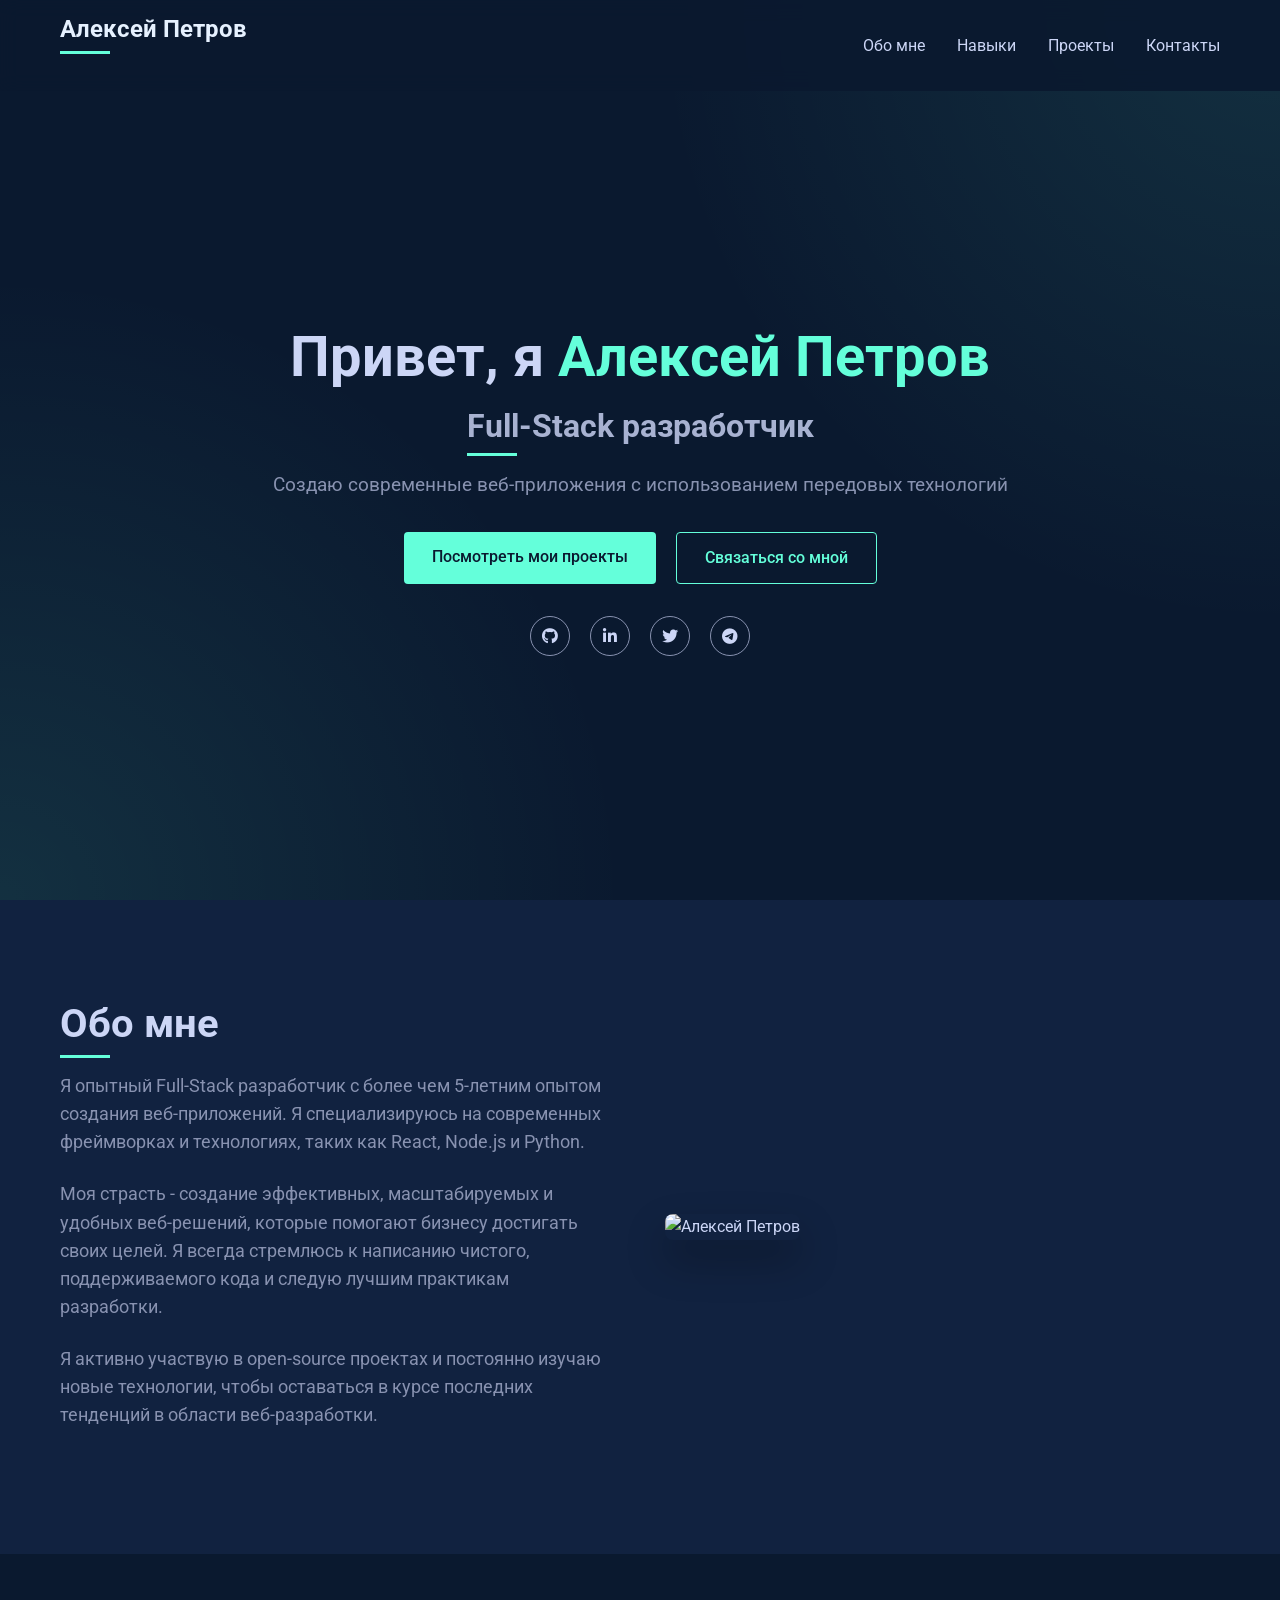
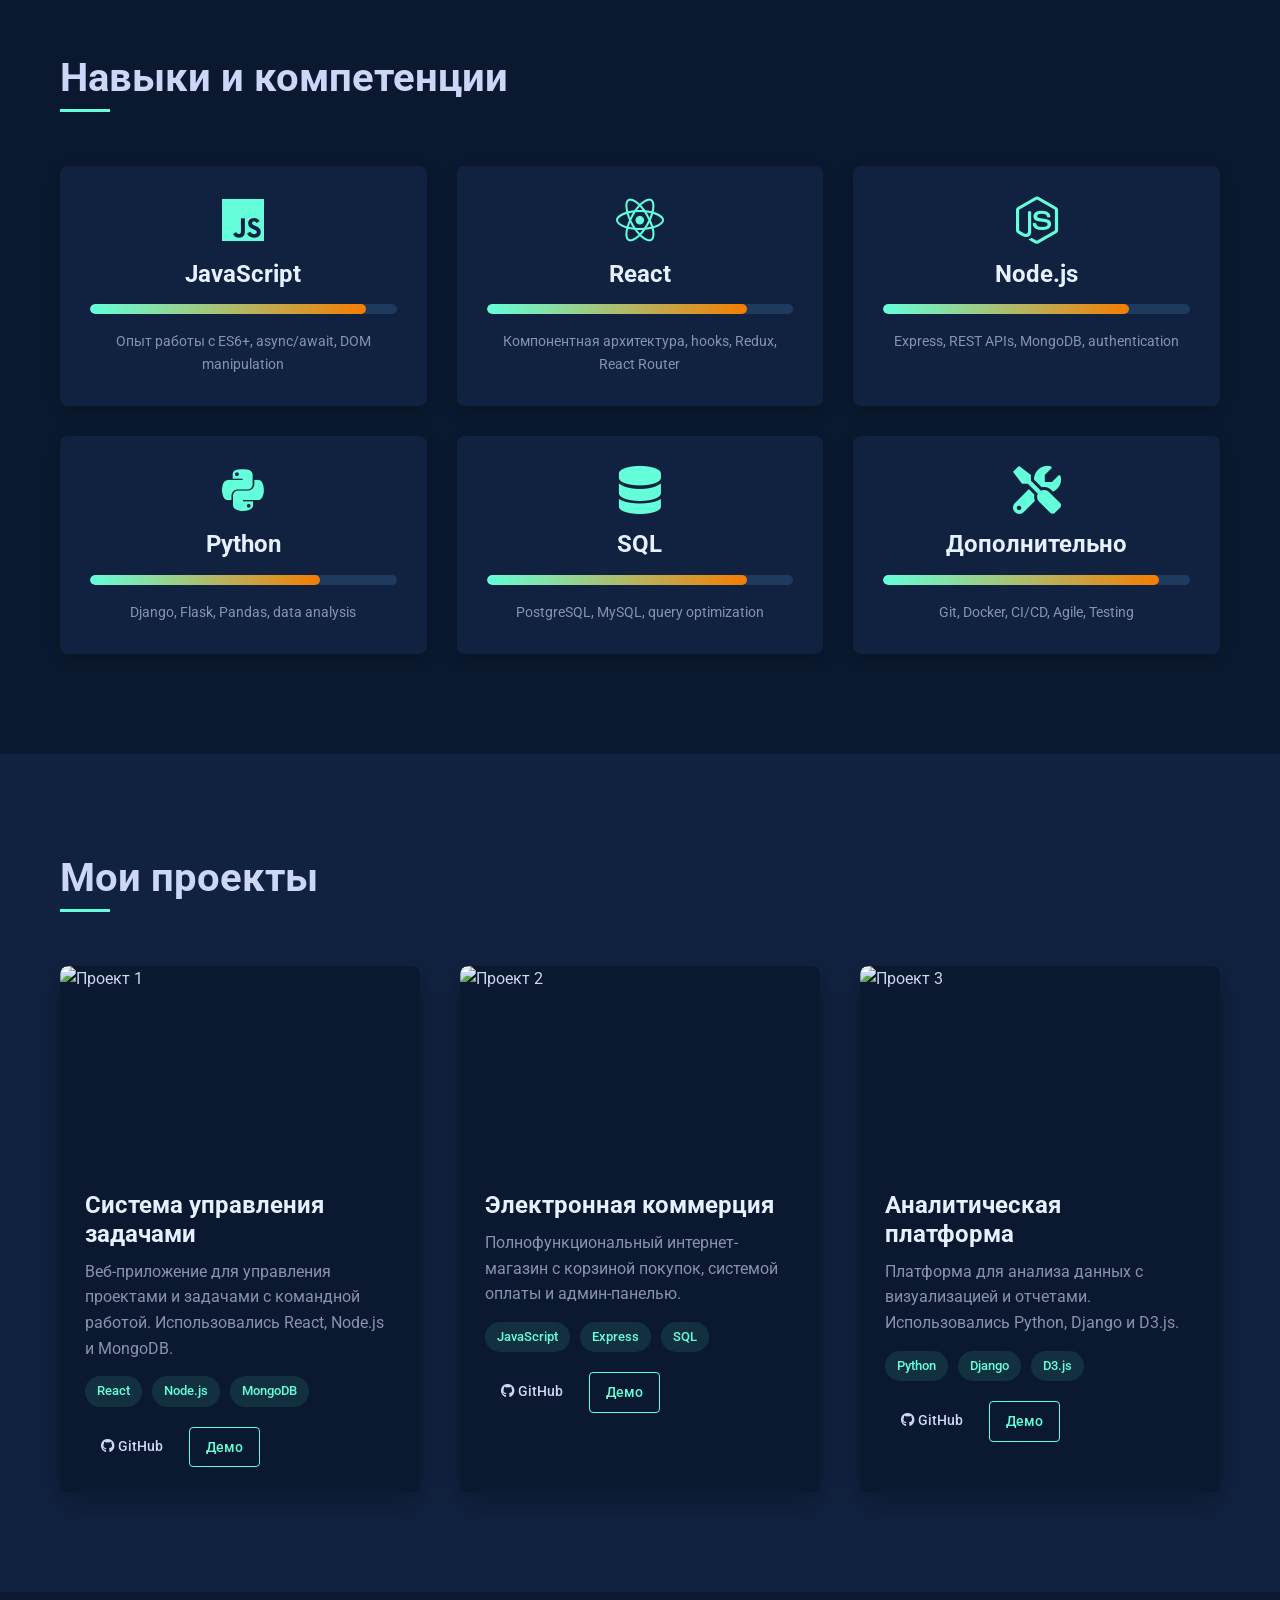
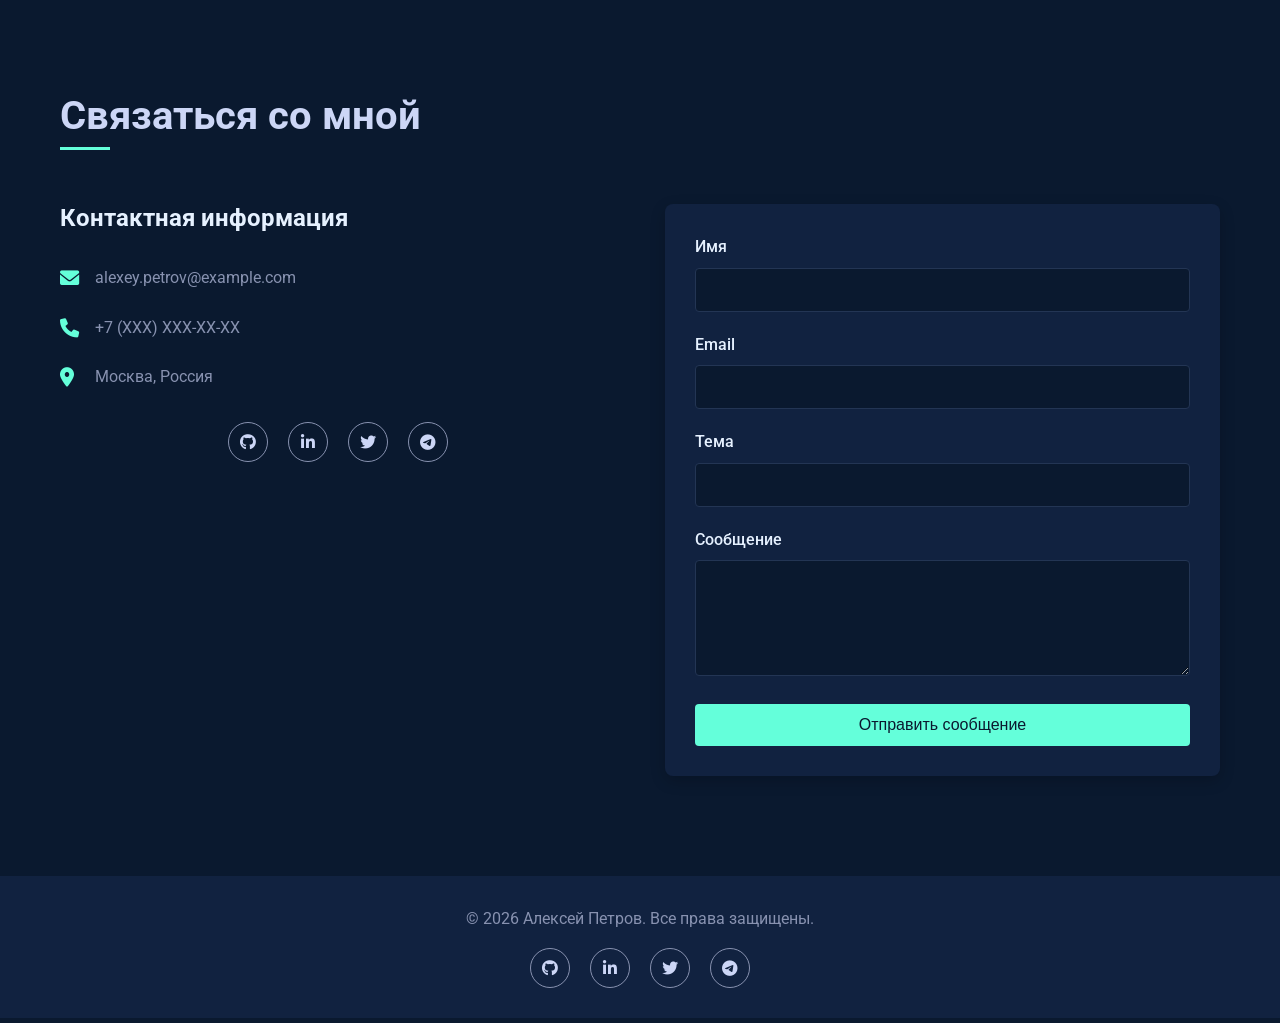
==== index.html @ b143a27b "Start" ====
<!DOCTYPE html>
<html lang="ru">
<head>
    <meta charset="UTF-8">
    <meta name="viewport" content="width=device-width, initial-scale=1.0">
    <title>Алексей Петров - Full-Stack разработчик</title>
    <link rel="stylesheet" href="css/style.css">
    <link rel="stylesheet" href="css/responsive.css">
    <link href="https://fonts.googleapis.com/css2?family=Roboto:wght@300;400;500;700&display=swap" rel="stylesheet">
    <link rel="stylesheet" href="https://cdnjs.cloudflare.com/ajax/libs/font-awesome/6.0.0-beta3/css/all.min.css">
</head>
<body>
    <!-- Header -->
    <header class="header">
        <nav class="navbar">
            <div class="nav-container">
                <div class="logo">
                    <h2>Алексей Петров</h2>
                </div>
                <ul class="nav-menu">
                    <li><a href="#about">Обо мне</a></li>
                    <li><a href="#skills">Навыки</a></li>
                    <li><a href="#projects">Проекты</a></li>
                    <li><a href="#contact">Контакты</a></li>
                </ul>
                <div class="hamburger">
                    <span class="bar"></span>
                    <span class="bar"></span>
                    <span class="bar"></span>
                </div>
            </div>
        </nav>
    </header>

    <!-- Hero Section -->
    <section id="hero" class="hero">
        <div class="container">
            <div class="hero-content">
                <h1>Привет, я <span class="highlight">Алексей Петров</span></h1>
                <h2>Full-Stack разработчик</h2>
                <p>Создаю современные веб-приложения с использованием передовых технологий</p>
                <div class="cta-buttons">
                    <a href="#projects" class="btn btn-primary">Посмотреть мои проекты</a>
                    <a href="#contact" class="btn btn-secondary">Связаться со мной</a>
                </div>
                <div class="social-links">
                    <a href="#"><i class="fab fa-github"></i></a>
                    <a href="#"><i class="fab fa-linkedin-in"></i></a>
                    <a href="#"><i class="fab fa-twitter"></i></a>
                    <a href="#"><i class="fab fa-telegram"></i></a>
                </div>
            </div>
        </div>
    </section>

    <!-- About Section -->
    <section id="about" class="about">
        <div class="container">
            <div class="about-content">
                <div class="about-text">
                    <h2>Обо мне</h2>
                    <p>Я опытный Full-Stack разработчик с более чем 5-летним опытом создания веб-приложений. Я специализируюсь на современных фреймворках и технологиях, таких как React, Node.js и Python.</p>
                    <p>Моя страсть - создание эффективных, масштабируемых и удобных веб-решений, которые помогают бизнесу достигать своих целей. Я всегда стремлюсь к написанию чистого, поддерживаемого кода и следую лучшим практикам разработки.</p>
                    <p>Я активно участвую в open-source проектах и постоянно изучаю новые технологии, чтобы оставаться в курсе последних тенденций в области веб-разработки.</p>
                </div>
                <div class="about-image">
                    <img src="assets/images/profile.jpg" alt="Алексей Петров">
                </div>
            </div>
        </div>
    </section>

    <!-- Skills Section -->
    <section id="skills" class="skills">
        <div class="container">
            <h2>Навыки и компетенции</h2>
            <div class="skills-grid">
                <div class="skill-card">
                    <i class="fab fa-js"></i>
                    <h3>JavaScript</h3>
                    <div class="progress-bar">
                        <div class="progress-level" data-level="90%"></div>
                    </div>
                    <p>Опыт работы с ES6+, async/await, DOM manipulation</p>
                </div>
                <div class="skill-card">
                    <i class="fab fa-react"></i>
                    <h3>React</h3>
                    <div class="progress-bar">
                        <div class="progress-level" data-level="85%"></div>
                    </div>
                    <p>Компонентная архитектура, hooks, Redux, React Router</p>
                </div>
                <div class="skill-card">
                    <i class="fab fa-node-js"></i>
                    <h3>Node.js</h3>
                    <div class="progress-bar">
                        <div class="progress-level" data-level="80%"></div>
                    </div>
                    <p>Express, REST APIs, MongoDB, authentication</p>
                </div>
                <div class="skill-card">
                    <i class="fab fa-python"></i>
                    <h3>Python</h3>
                    <div class="progress-bar">
                        <div class="progress-level" data-level="75%"></div>
                    </div>
                    <p>Django, Flask, Pandas, data analysis</p>
                </div>
                <div class="skill-card">
                    <i class="fas fa-database"></i>
                    <h3>SQL</h3>
                    <div class="progress-bar">
                        <div class="progress-level" data-level="85%"></div>
                    </div>
                    <p>PostgreSQL, MySQL, query optimization</p>
                </div>
                <div class="skill-card">
                    <i class="fas fa-tools"></i>
                    <h3>Дополнительно</h3>
                    <div class="progress-bar">
                        <div class="progress-level" data-level="90%"></div>
                    </div>
                    <p>Git, Docker, CI/CD, Agile, Testing</p>
                </div>
            </div>
        </div>
    </section>

    <!-- Projects Section -->
    <section id="projects" class="projects">
        <div class="container">
            <h2>Мои проекты</h2>
            <div class="projects-grid">
                <div class="project-card">
                    <div class="project-image">
                        <img src="assets/images/project1.jpg" alt="Проект 1">
                    </div>
                    <div class="project-info">
                        <h3>Система управления задачами</h3>
                        <p>Веб-приложение для управления проектами и задачами с командной работой. Использовались React, Node.js и MongoDB.</p>
                        <div class="tech-stack">
                            <span class="tech">React</span>
                            <span class="tech">Node.js</span>
                            <span class="tech">MongoDB</span>
                        </div>
                        <div class="project-links">
                            <a href="#" class="btn btn-small"><i class="fab fa-github"></i> GitHub</a>
                            <a href="#" class="btn btn-small btn-outline">Демо</a>
                        </div>
                    </div>
                </div>
                <div class="project-card">
                    <div class="project-image">
                        <img src="assets/images/project2.jpg" alt="Проект 2">
                    </div>
                    <div class="project-info">
                        <h3>Электронная коммерция</h3>
                        <p>Полнофункциональный интернет-магазин с корзиной покупок, системой оплаты и админ-панелью.</p>
                        <div class="tech-stack">
                            <span class="tech">JavaScript</span>
                            <span class="tech">Express</span>
                            <span class="tech">SQL</span>
                        </div>
                        <div class="project-links">
                            <a href="#" class="btn btn-small"><i class="fab fa-github"></i> GitHub</a>
                            <a href="#" class="btn btn-small btn-outline">Демо</a>
                        </div>
                    </div>
                </div>
                <div class="project-card">
                    <div class="project-image">
                        <img src="assets/images/project3.jpg" alt="Проект 3">
                    </div>
                    <div class="project-info">
                        <h3>Аналитическая платформа</h3>
                        <p>Платформа для анализа данных с визуализацией и отчетами. Использовались Python, Django и D3.js.</p>
                        <div class="tech-stack">
                            <span class="tech">Python</span>
                            <span class="tech">Django</span>
                            <span class="tech">D3.js</span>
                        </div>
                        <div class="project-links">
                            <a href="#" class="btn btn-small"><i class="fab fa-github"></i> GitHub</a>
                            <a href="#" class="btn btn-small btn-outline">Демо</a>
                        </div>
                    </div>
                </div>
            </div>
        </div>
    </section>

    <!-- Contact Section -->
    <section id="contact" class="contact">
        <div class="container">
            <h2>Связаться со мной</h2>
            <div class="contact-content">
                <div class="contact-info">
                    <h3>Контактная информация</h3>
                    <div class="contact-item">
                        <i class="fas fa-envelope"></i>
                        <p>alexey.petrov@example.com</p>
                    </div>
                    <div class="contact-item">
                        <i class="fas fa-phone"></i>
                        <p>+7 (XXX) XXX-XX-XX</p>
                    </div>
                    <div class="contact-item">
                        <i class="fas fa-map-marker-alt"></i>
                        <p>Москва, Россия</p>
                    </div>
                    <div class="social-links contact-social">
                        <a href="#"><i class="fab fa-github"></i></a>
                        <a href="#"><i class="fab fa-linkedin-in"></i></a>
                        <a href="#"><i class="fab fa-twitter"></i></a>
                        <a href="#"><i class="fab fa-telegram"></i></a>
                    </div>
                </div>
                <form class="contact-form" id="contactForm">
                    <div class="form-group">
                        <label for="name">Имя</label>
                        <input type="text" id="name" name="name" required>
                    </div>
                    <div class="form-group">
                        <label for="email">Email</label>
                        <input type="email" id="email" name="email" required>
                    </div>
                    <div class="form-group">
                        <label for="subject">Тема</label>
                        <input type="text" id="subject" name="subject" required>
                    </div>
                    <div class="form-group">
                        <label for="message">Сообщение</label>
                        <textarea id="message" name="message" rows="5" required></textarea>
                    </div>
                    <button type="submit" class="btn btn-primary">Отправить сообщение</button>
                </form>
            </div>
        </div>
    </section>

    <!-- Footer -->
    <footer class="footer">
        <div class="container">
            <p>&copy; 2026 Алексей Петров. Все права защищены.</p>
            <div class="social-links footer-social">
                <a href="#"><i class="fab fa-github"></i></a>
                <a href="#"><i class="fab fa-linkedin-in"></i></a>
                <a href="#"><i class="fab fa-twitter"></i></a>
                <a href="#"><i class="fab fa-telegram"></i></a>
            </div>
        </div>
    </footer>

    <script src="js/main.js"></script>
</body>
</html>
---- css/style.css ----
/* Reset и базовые стили */
* {
    margin: 0;
    padding: 0;
    box-sizing: border-box;
}

:root {
    --primary-color: #0a192f;
    --secondary-color: #64ffda;
    --accent-color: #f57c00;
    --text-primary: #ccd6f6;
    --text-secondary: #8892b0;
    --background-dark: #112240;
    --white: #e6f1ff;
    --gray: #a8b2d1;
    --transition: all 0.3s ease;
}

body {
    font-family: 'Roboto', sans-serif;
    color: var(--text-primary);
    background-color: var(--primary-color);
    line-height: 1.6;
    overflow-x: hidden;
}

.container {
    max-width: 1200px;
    margin: 0 auto;
    padding: 0 20px;
}

/* Кнопки */
.btn {
    display: inline-block;
    padding: 12px 28px;
    border-radius: 4px;
    text-decoration: none;
    font-weight: 500;
    transition: var(--transition);
    cursor: pointer;
    border: none;
    font-size: 16px;
}

.btn-primary {
    background-color: var(--secondary-color);
    color: var(--primary-color);
}

.btn-primary:hover {
    background-color: rgba(100, 255, 218, 0.8);
    transform: translateY(-3px);
    box-shadow: 0 10px 20px rgba(0, 0, 0, 0.2);
}

.btn-secondary {
    background-color: transparent;
    color: var(--secondary-color);
    border: 1px solid var(--secondary-color);
}

.btn-secondary:hover {
    background-color: rgba(100, 255, 218, 0.1);
    transform: translateY(-3px);
}

.btn-small {
    padding: 8px 16px;
    font-size: 14px;
}

.btn-outline {
    background-color: transparent;
    border: 1px solid var(--secondary-color);
    color: var(--secondary-color);
}

/* Заголовки */
h1, h2, h3, h4 {
    font-weight: 700;
    line-height: 1.2;
}

h1 {
    font-size: 3.5rem;
    margin-bottom: 1rem;
}

h2 {
    font-size: 2.5rem;
    margin-bottom: 2rem;
    position: relative;
    display: inline-block;
}

h2::after {
    content: '';
    position: absolute;
    bottom: -10px;
    left: 0;
    width: 50px;
    height: 3px;
    background-color: var(--secondary-color);
}

h3 {
    font-size: 1.5rem;
    margin-bottom: 1rem;
}

/* Ссылки */
a {
    text-decoration: none;
    color: inherit;
}

/* Изображения */
img {
    max-width: 100%;
    height: auto;
    border-radius: 8px;
}

/* Header и Navigation */
.header {
    position: fixed;
    top: 0;
    left: 0;
    width: 100%;
    z-index: 1000;
    background-color: rgba(10, 25, 47, 0.9);
    backdrop-filter: blur(10px);
    padding: 15px 0;
    transition: var(--transition);
}

.nav-container {
    max-width: 1200px;
    margin: 0 auto;
    padding: 0 20px;
    display: flex;
    justify-content: space-between;
    align-items: center;
}

.logo h2 {
    color: var(--white);
    font-size: 1.5rem;
}

.nav-menu {
    display: flex;
    list-style: none;
}

.nav-menu li {
    margin-left: 2rem;
}

.nav-menu a {
    color: var(--text-primary);
    font-size: 1rem;
    font-weight: 400;
    transition: var(--transition);
    position: relative;
}

.nav-menu a:hover {
    color: var(--secondary-color);
}

.nav-menu a::after {
    content: '';
    position: absolute;
    bottom: -5px;
    left: 0;
    width: 0;
    height: 2px;
    background-color: var(--secondary-color);
    transition: var(--transition);
}

.nav-menu a:hover::after {
    width: 100%;
}

.hamburger {
    display: none;
    flex-direction: column;
    cursor: pointer;
}

.bar {
    width: 25px;
    height: 3px;
    background-color: var(--white);
    margin: 3px 0;
    transition: var(--transition);
}

/* Hero Section */
.hero {
    min-height: 100vh;
    display: flex;
    align-items: center;
    padding-top: 80px;
    position: relative;
    overflow: hidden;
}

.hero::before {
    content: '';
    position: absolute;
    top: 0;
    left: 0;
    width: 100%;
    height: 100%;
    background: radial-gradient(circle at top right, rgba(100, 255, 218, 0.1) 0%, transparent 40%),
                radial-gradient(circle at bottom left, rgba(100, 255, 218, 0.1) 0%, transparent 40%);
    z-index: -1;
}

.hero-content {
    text-align: center;
    max-width: 800px;
    margin: 0 auto;
    padding: 0 20px;
}

.hero-content h1 {
    margin-bottom: 1rem;
}

.highlight {
    color: var(--secondary-color);
}

.hero-content h2 {
    font-size: 2rem;
    margin-bottom: 1.5rem;
    color: var(--gray);
}

.hero-content p {
    font-size: 1.2rem;
    margin-bottom: 2rem;
    color: var(--text-secondary);
}

.cta-buttons {
    display: flex;
    justify-content: center;
    gap: 20px;
    margin-bottom: 2rem;
    flex-wrap: wrap;
}

.social-links {
    display: flex;
    justify-content: center;
    gap: 20px;
}

.social-links a {
    display: flex;
    align-items: center;
    justify-content: center;
    width: 40px;
    height: 40px;
    border-radius: 50%;
    border: 1px solid var(--text-secondary);
    color: var(--text-primary);
    transition: var(--transition);
}

.social-links a:hover {
    background-color: var(--secondary-color);
    color: var(--primary-color);
    border-color: var(--secondary-color);
    transform: translateY(-3px);
}

/* About Section */
.about {
    padding: 100px 0;
    background-color: var(--background-dark);
}

.about-content {
    display: grid;
    grid-template-columns: 1fr 1fr;
    gap: 50px;
    align-items: center;
}

.about-text h2 {
    margin-bottom: 1.5rem;
}

.about-text p {
    margin-bottom: 1.5rem;
    color: var(--text-secondary);
    font-size: 1.1rem;
}

.about-image img {
    border-radius: 8px;
    box-shadow: 0 20px 40px rgba(0, 0, 0, 0.3);
    width: 100%;
}

/* Skills Section */
.skills {
    padding: 100px 0;
}

.skills h2 {
    text-align: center;
    margin-bottom: 4rem;
}

.skills-grid {
    display: grid;
    grid-template-columns: repeat(auto-fit, minmax(300px, 1fr));
    gap: 30px;
}

.skill-card {
    background-color: var(--background-dark);
    padding: 30px;
    border-radius: 8px;
    text-align: center;
    transition: var(--transition);
    box-shadow: 0 5px 15px rgba(0, 0, 0, 0.2);
}

.skill-card:hover {
    transform: translateY(-10px);
    box-shadow: 0 15px 30px rgba(0, 0, 0, 0.3);
}

.skill-card i {
    font-size: 3rem;
    color: var(--secondary-color);
    margin-bottom: 1rem;
}

.skill-card h3 {
    margin-bottom: 1rem;
    color: var(--white);
}

.progress-bar {
    width: 100%;
    height: 10px;
    background-color: #1e3a5f;
    border-radius: 5px;
    margin: 15px 0;
    overflow: hidden;
}

.progress-level {
    height: 100%;
    background: linear-gradient(90deg, var(--secondary-color), var(--accent-color));
    border-radius: 5px;
    width: 0;
    transition: width 1.5s ease-in-out;
}

.skill-card p {
    color: var(--text-secondary);
    font-size: 0.9rem;
    margin-top: 1rem;
}

/* Projects Section */
.projects {
    padding: 100px 0;
    background-color: var(--background-dark);
}

.projects h2 {
    text-align: center;
    margin-bottom: 4rem;
}

.projects-grid {
    display: grid;
    grid-template-columns: repeat(auto-fit, minmax(350px, 1fr));
    gap: 40px;
}

.project-card {
    background-color: var(--primary-color);
    border-radius: 8px;
    overflow: hidden;
    box-shadow: 0 10px 30px rgba(0, 0, 0, 0.3);
    transition: var(--transition);
}

.project-card:hover {
    transform: translateY(-10px);
    box-shadow: 0 20px 40px rgba(0, 0, 0, 0.4);
}

.project-image {
    height: 200px;
    overflow: hidden;
}

.project-image img {
    width: 100%;
    height: 100%;
    object-fit: cover;
    transition: var(--transition);
}

.project-card:hover .project-image img {
    transform: scale(1.1);
}

.project-info {
    padding: 25px;
}

.project-info h3 {
    color: var(--white);
    margin-bottom: 10px;
}

.project-info p {
    color: var(--text-secondary);
    margin-bottom: 15px;
}

.tech-stack {
    display: flex;
    flex-wrap: wrap;
    gap: 10px;
    margin-bottom: 20px;
}

.tech {
    background-color: rgba(100, 255, 218, 0.1);
    color: var(--secondary-color);
    padding: 5px 12px;
    border-radius: 20px;
    font-size: 0.8rem;
    font-weight: 500;
}

.project-links {
    display: flex;
    gap: 10px;
}

/* Contact Section */
.contact {
    padding: 100px 0;
}

.contact h2 {
    text-align: center;
    margin-bottom: 4rem;
}

.contact-content {
    display: grid;
    grid-template-columns: 1fr 1fr;
    gap: 50px;
}

.contact-info h3 {
    margin-bottom: 2rem;
    color: var(--white);
}

.contact-item {
    display: flex;
    align-items: center;
    margin-bottom: 1.5rem;
}

.contact-item i {
    font-size: 1.2rem;
    color: var(--secondary-color);
    margin-right: 15px;
    width: 20px;
}

.contact-item p {
    color: var(--text-secondary);
}

.contact-form {
    background-color: var(--background-dark);
    padding: 30px;
    border-radius: 8px;
    box-shadow: 0 5px 15px rgba(0, 0, 0, 0.2);
}

.form-group {
    margin-bottom: 20px;
}

.form-group label {
    display: block;
    margin-bottom: 8px;
    color: var(--white);
    font-weight: 500;
}

.form-group input,
.form-group textarea {
    width: 100%;
    padding: 12px 15px;
    border-radius: 4px;
    border: 1px solid #233554;
    background-color: var(--primary-color);
    color: var(--text-primary);
    font-size: 1rem;
    transition: var(--transition);
}

.form-group input:focus,
.form-group textarea:focus {
    outline: none;
    border-color: var(--secondary-color);
    box-shadow: 0 0 0 2px rgba(100, 255, 218, 0.2);
}

.contact-form .btn {
    width: 100%;
    text-align: center;
}

.contact-social {
    margin-top: 2rem;
}

/* Footer */
.footer {
    background-color: var(--background-dark);
    padding: 30px 0;
    text-align: center;
}

.footer p {
    margin-bottom: 1rem;
    color: var(--text-secondary);
}

.footer-social {
    justify-content: center;
}

/* Анимации */
@keyframes fadeInUp {
    from {
        opacity: 0;
        transform: translateY(30px);
    }
    to {
        opacity: 1;
        transform: translateY(0);
    }
}

.fade-in-up {
    animation: fadeInUp 0.8s ease forwards;
}

.delay-1 {
    animation-delay: 0.1s;
}

.delay-2 {
    animation-delay: 0.2s;
}

.delay-3 {
    animation-delay: 0.3s;
}

.delay-4 {
    animation-delay: 0.4s;
}
---- css/responsive.css ----
/* Адаптивный дизайн для мобильных устройств и планшетов */

/* Медиа запросы для планшетов (до 1024px) */
@media screen and (max-width: 1024px) {
    .container {
        padding: 0 15px;
    }

    h1 {
        font-size: 3rem;
    }

    h2 {
        font-size: 2rem;
    }

    .about-content {
        grid-template-columns: 1fr;
        gap: 30px;
    }

    .about-image {
        max-width: 500px;
        margin: 0 auto;
    }

    .contact-content {
        grid-template-columns: 1fr;
        gap: 40px;
    }

    .projects-grid {
        grid-template-columns: repeat(auto-fit, minmax(300px, 1fr));
    }
}

/* Медиа запросы для мобильных устройств (до 768px) */
@media screen and (max-width: 768px) {
    /* Навигация */
    .hamburger {
        display: flex;
    }

    .nav-menu {
        position: fixed;
        left: -100%;
        top: 70px;
        flex-direction: column;
        background-color: var(--primary-color);
        width: 100%;
        text-align: center;
        transition: 0.3s;
        box-shadow: 0 10px 27px rgba(0, 0, 0, 0.05);
        padding: 20px 0;
    }

    .nav-menu.active {
        left: 0;
    }

    .nav-menu li {
        margin: 15px 0;
    }

    .hero-content h1 {
        font-size: 2.5rem;
    }

    .hero-content h2 {
        font-size: 1.8rem;
    }

    .cta-buttons {
        flex-direction: column;
        align-items: center;
        gap: 15px;
    }

    .btn {
        width: 100%;
        max-width: 250px;
        text-align: center;
    }

    .skills-grid {
        grid-template-columns: 1fr;
    }

    .projects-grid {
        grid-template-columns: 1fr;
    }

    .project-card {
        max-width: 500px;
        margin: 0 auto;
    }

    .contact-form {
        max-width: 500px;
        margin: 0 auto;
    }
}

/* Медиа запросы для маленьких мобильных устройств (до 480px) */
@media screen and (max-width: 480px) {
    .container {
        padding: 0 10px;
    }

    h1 {
        font-size: 2rem;
    }

    h2 {
        font-size: 1.5rem;
    }

    .hero-content p {
        font-size: 1rem;
    }

    .social-links {
        gap: 15px;
    }

    .social-links a {
        width: 35px;
        height: 35px;
    }

    .btn {
        padding: 10px 20px;
        font-size: 14px;
    }

    .about-content,
    .contact-content {
        gap: 20px;
    }

    .about-text h2,
    .contact-info h3 {
        font-size: 1.5rem;
    }

    .project-info {
        padding: 20px;
    }

    .project-links {
        flex-direction: column;
    }

    .project-links .btn {
        width: 100%;
    }
}

/* Медиа запросы для очень маленьких устройств (до 320px) */
@media screen and (max-width: 320px) {
    h1 {
        font-size: 1.8rem;
    }

    .hero {
        padding-top: 100px;
    }

    .form-group input,
    .form-group textarea {
        padding: 10px;
    }
}

/* Адаптация для устройств с высоким разрешением */
@media screen and (min-resolution: 2dppx) {
    body {
        -webkit-font-smoothing: antialiased;
        -moz-osx-font-smoothing: grayscale;
    }
}

/* Адаптация для пользователей с предпочтениями в отношении анимации */
@media (prefers-reduced-motion: reduce) {
    * {
        animation-duration: 0.01ms !important;
        animation-iteration-count: 1 !important;
        transition-duration: 0.01ms !important;
    }
    
    html:focus-within {
        scroll-behavior: auto;
    }
}

/* Адаптация для темного режима (если поддерживается) */
@media (prefers-color-scheme: dark) {
    :root {
        --primary-color: #0a192f;
        --background-dark: #112240;
    }
}

/* Адаптация для печати */
@media print {
    .header,
    .footer,
    .social-links,
    .hamburger {
        display: none;
    }
    
    body {
        background-color: white;
        color: black;
    }
    
    .hero,
    .about,
    .skills,
    .projects,
    .contact {
        page-break-inside: avoid;
    }
}
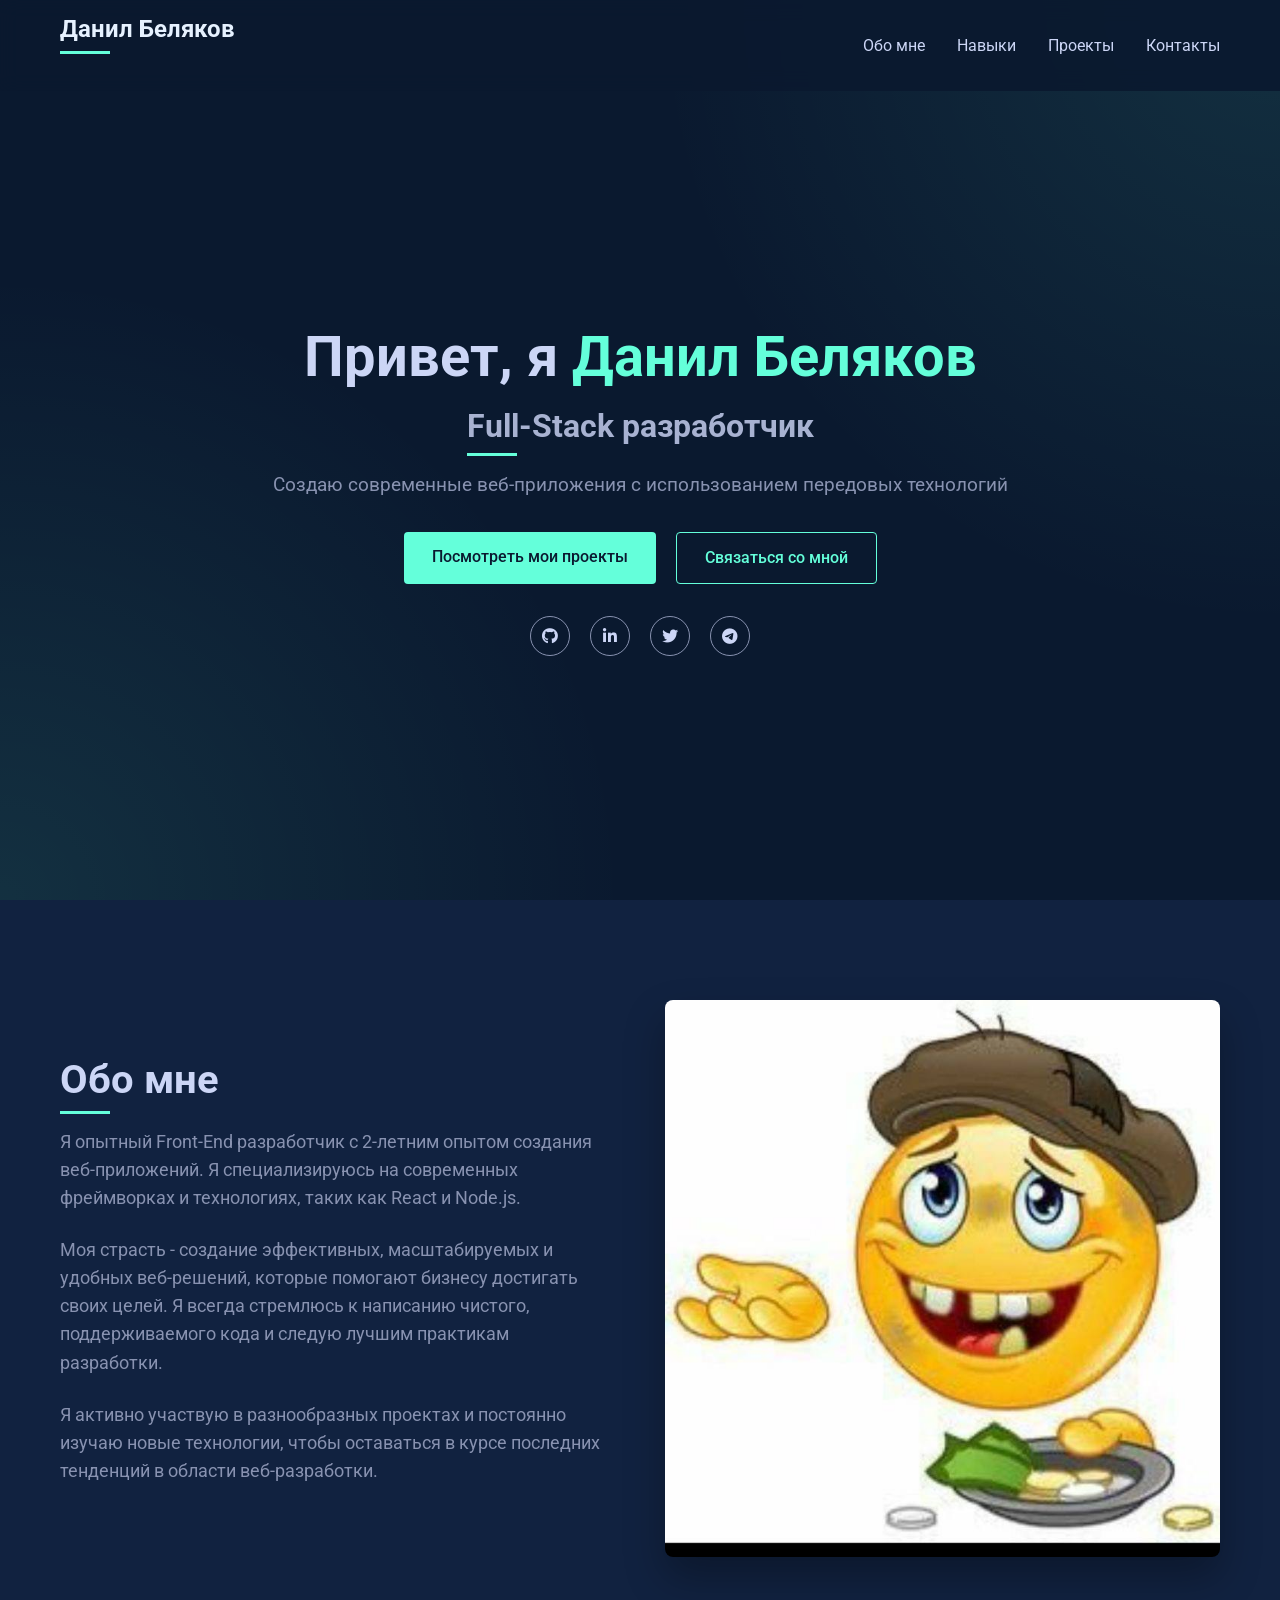
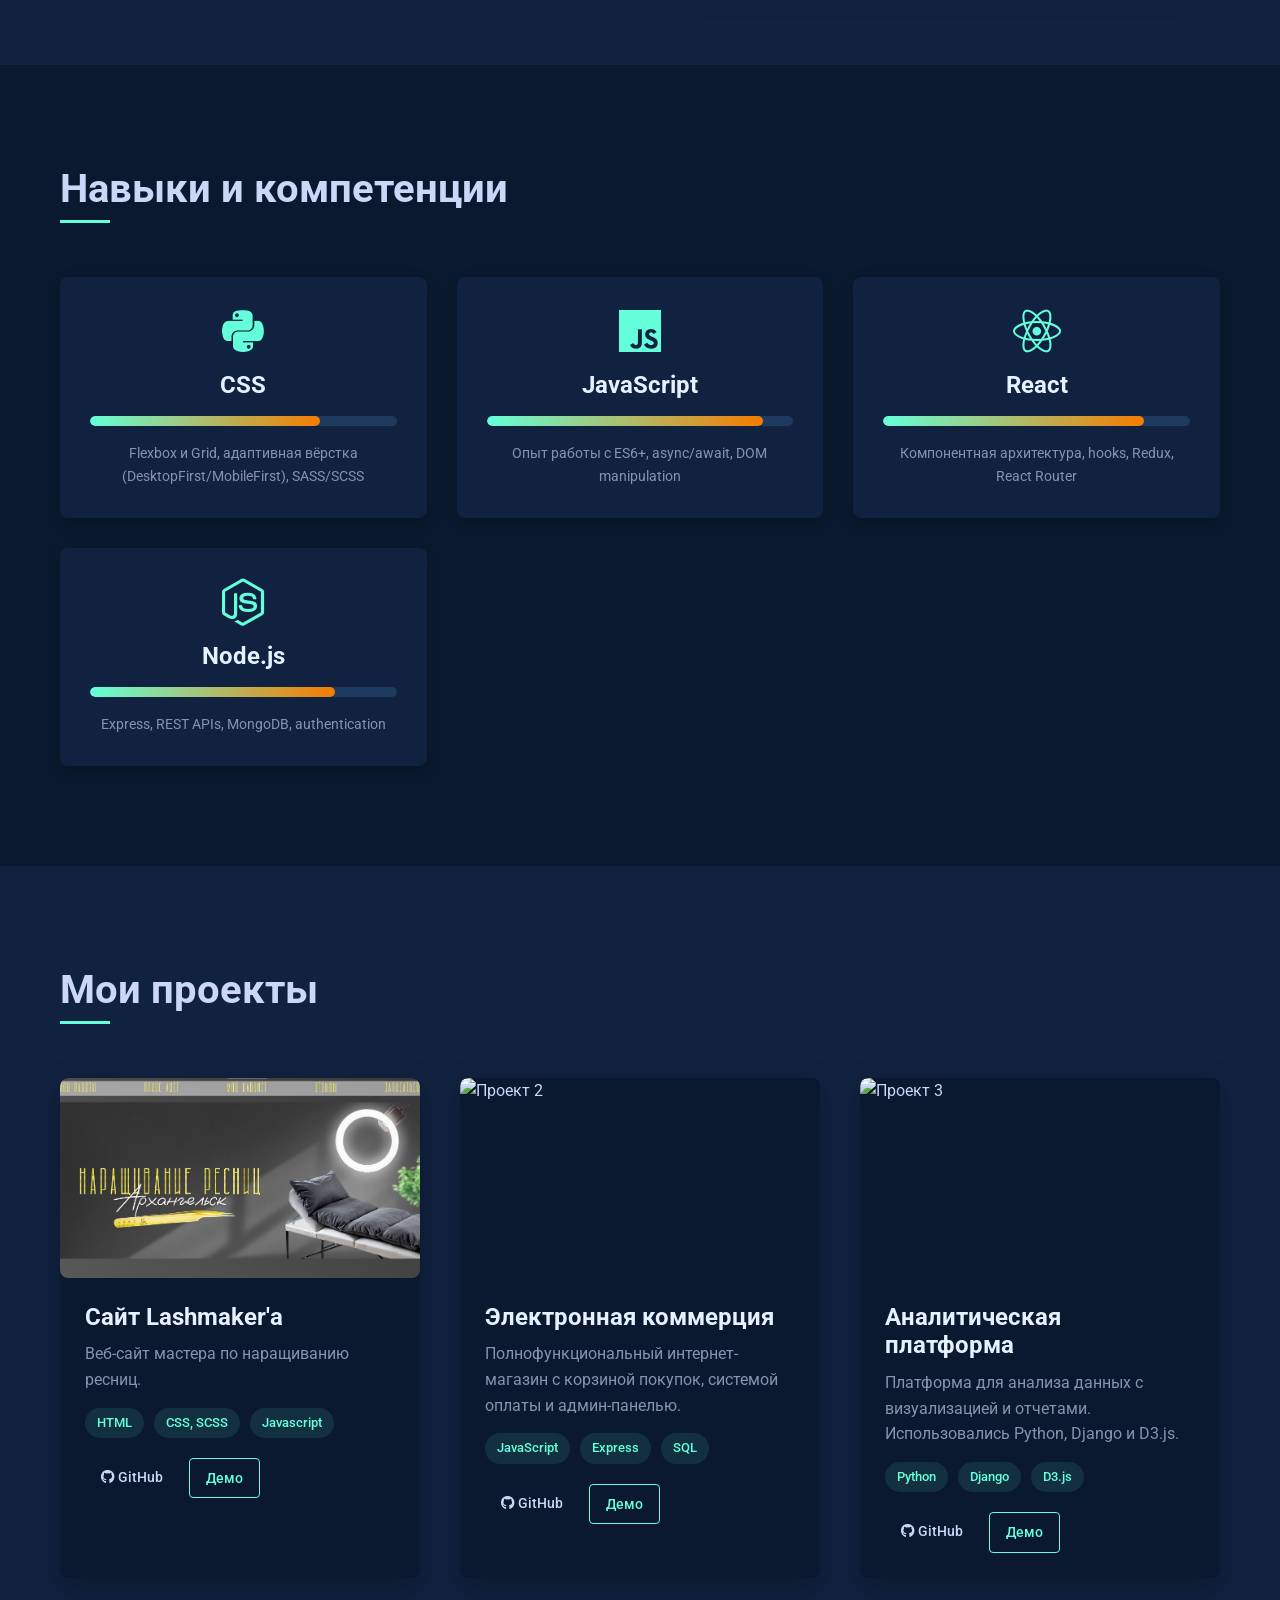
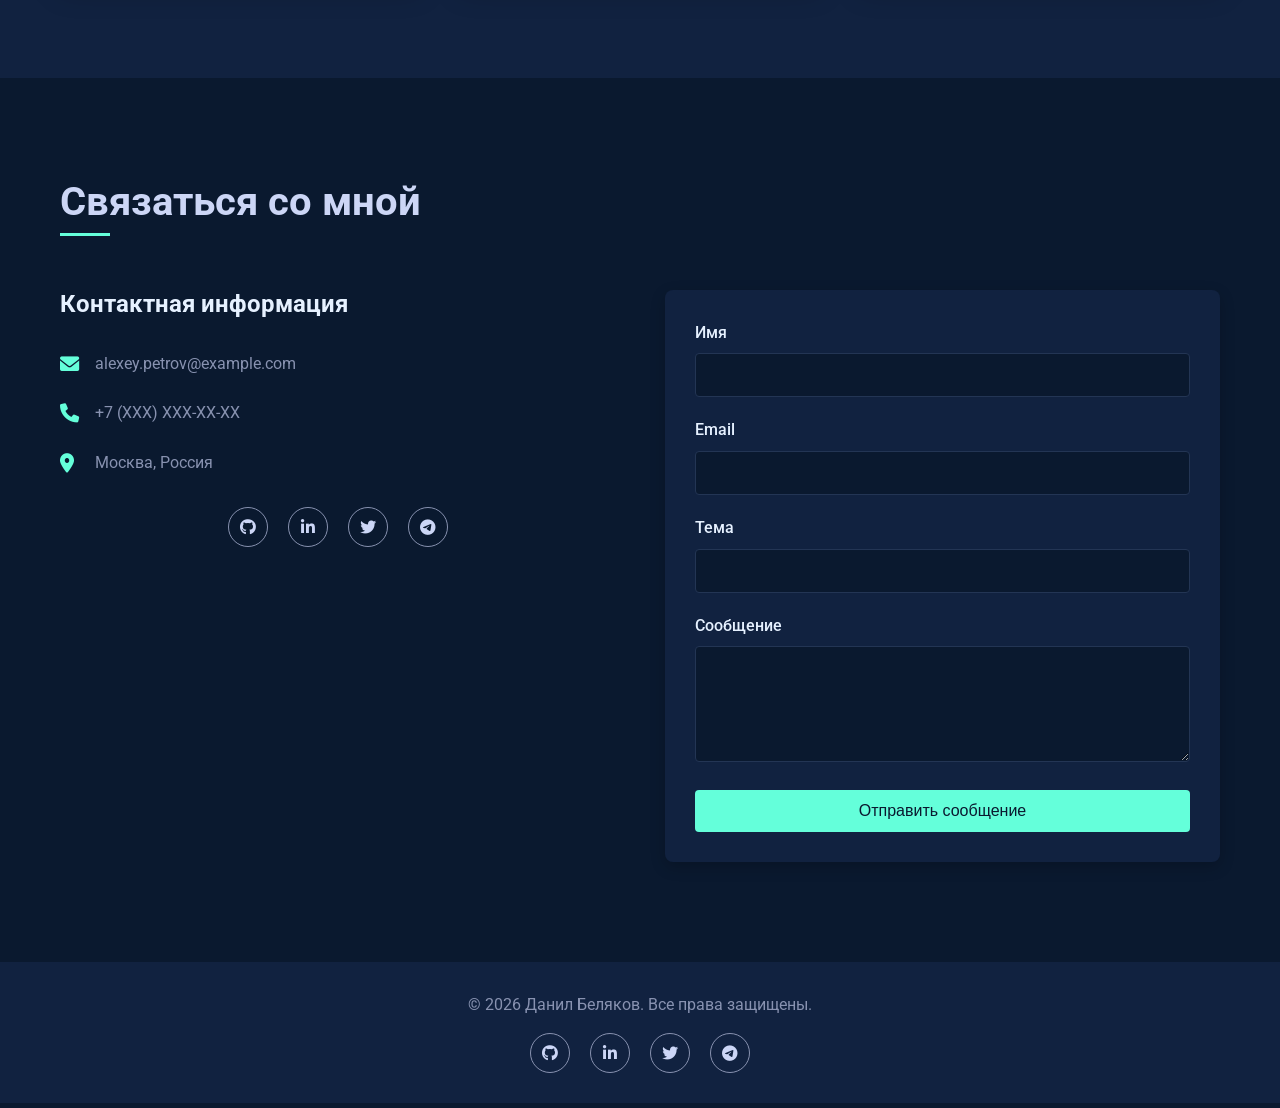
==== commit 840c526c: "Update files" ====
--- a/index.html
+++ b/index.html
@@ -3,7 +3,7 @@
 <head>
     <meta charset="UTF-8">
     <meta name="viewport" content="width=device-width, initial-scale=1.0">
-    <title>Алексей Петров - Full-Stack разработчик</title>
+    <title>Данил Беляков - Full-Stack разработчик</title>
     <link rel="stylesheet" href="css/style.css">
     <link rel="stylesheet" href="css/responsive.css">
     <link href="https://fonts.googleapis.com/css2?family=Roboto:wght@300;400;500;700&display=swap" rel="stylesheet">
@@ -15,7 +15,7 @@
         <nav class="navbar">
             <div class="nav-container">
                 <div class="logo">
-                    <h2>Алексей Петров</h2>
+                    <h2>Данил Беляков</h2>
                 </div>
                 <ul class="nav-menu">
                     <li><a href="#about">Обо мне</a></li>
@@ -36,7 +36,7 @@
     <section id="hero" class="hero">
         <div class="container">
             <div class="hero-content">
-                <h1>Привет, я <span class="highlight">Алексей Петров</span></h1>
+                <h1>Привет, я <span class="highlight">Данил Беляков</span></h1>
                 <h2>Full-Stack разработчик</h2>
                 <p>Создаю современные веб-приложения с использованием передовых технологий</p>
                 <div class="cta-buttons">
@@ -59,12 +59,12 @@
             <div class="about-content">
                 <div class="about-text">
                     <h2>Обо мне</h2>
-                    <p>Я опытный Full-Stack разработчик с более чем 5-летним опытом создания веб-приложений. Я специализируюсь на современных фреймворках и технологиях, таких как React, Node.js и Python.</p>
+                    <p>Я опытный Front-End разработчик с 2-летним опытом создания веб-приложений. Я специализируюсь на современных фреймворках и технологиях, таких как React и Node.js.</p>
                     <p>Моя страсть - создание эффективных, масштабируемых и удобных веб-решений, которые помогают бизнесу достигать своих целей. Я всегда стремлюсь к написанию чистого, поддерживаемого кода и следую лучшим практикам разработки.</p>
-                    <p>Я активно участвую в open-source проектах и постоянно изучаю новые технологии, чтобы оставаться в курсе последних тенденций в области веб-разработки.</p>
+                    <p>Я активно участвую в разнообразных проектах и постоянно изучаю новые технологии, чтобы оставаться в курсе последних тенденций в области веб-разработки.</p>
                 </div>
                 <div class="about-image">
-                    <img src="assets/images/profile.jpg" alt="Алексей Петров">
+                    <img src="assets/images/profile.jpg" alt="Данил Беляков">
                 </div>
             </div>
         </div>
@@ -76,6 +76,14 @@
             <h2>Навыки и компетенции</h2>
             <div class="skills-grid">
                 <div class="skill-card">
+                    <i class="fab fa-python"></i>
+                    <h3>CSS</h3>
+                    <div class="progress-bar">
+                        <div class="progress-level" data-level="75%"></div>
+                    </div>
+                    <p>Flexbox и Grid, адаптивная вёрстка (DesktopFirst/MobileFirst), SASS/SCSS</p>
+                </div>
+                <div class="skill-card">
                     <i class="fab fa-js"></i>
                     <h3>JavaScript</h3>
                     <div class="progress-bar">
@@ -99,30 +107,22 @@
                     </div>
                     <p>Express, REST APIs, MongoDB, authentication</p>
                 </div>
-                <div class="skill-card">
-                    <i class="fab fa-python"></i>
-                    <h3>Python</h3>
-                    <div class="progress-bar">
-                        <div class="progress-level" data-level="75%"></div>
-                    </div>
-                    <p>Django, Flask, Pandas, data analysis</p>
-                </div>
-                <div class="skill-card">
+                <!-- <div class="skill-card">
                     <i class="fas fa-database"></i>
                     <h3>SQL</h3>
                     <div class="progress-bar">
                         <div class="progress-level" data-level="85%"></div>
                     </div>
                     <p>PostgreSQL, MySQL, query optimization</p>
-                </div>
-                <div class="skill-card">
+                </div> -->
+                <!-- <div class="skill-card">
                     <i class="fas fa-tools"></i>
                     <h3>Дополнительно</h3>
                     <div class="progress-bar">
                         <div class="progress-level" data-level="90%"></div>
                     </div>
                     <p>Git, Docker, CI/CD, Agile, Testing</p>
-                </div>
+                </div> -->
             </div>
         </div>
     </section>
@@ -137,15 +137,15 @@
                         <img src="assets/images/project1.jpg" alt="Проект 1">
                     </div>
                     <div class="project-info">
-                        <h3>Система управления задачами</h3>
-                        <p>Веб-приложение для управления проектами и задачами с командной работой. Использовались React, Node.js и MongoDB.</p>
+                        <h3>Сайт Lashmaker'а</h3>
+                        <p>Веб-сайт мастера по наращиванию ресниц.</p>
                         <div class="tech-stack">
-                            <span class="tech">React</span>
-                            <span class="tech">Node.js</span>
-                            <span class="tech">MongoDB</span>
+                            <span class="tech">HTML</span>
+                            <span class="tech">CSS, SCSS</span>
+                            <span class="tech">Javascript</span>
                         </div>
                         <div class="project-links">
-                            <a href="#" class="btn btn-small"><i class="fab fa-github"></i> GitHub</a>
+                            <a href="https://github.com/UglyBustardd/Lash" class="btn btn-small"><i class="fab fa-github"></i> GitHub</a>
                             <a href="#" class="btn btn-small btn-outline">Демо</a>
                         </div>
                     </div>
@@ -242,7 +242,7 @@
     <!-- Footer -->
     <footer class="footer">
         <div class="container">
-            <p>&copy; 2026 Алексей Петров. Все права защищены.</p>
+            <p>&copy; 2026 Данил Беляков. Все права защищены.</p>
             <div class="social-links footer-social">
                 <a href="#"><i class="fab fa-github"></i></a>
                 <a href="#"><i class="fab fa-linkedin-in"></i></a>
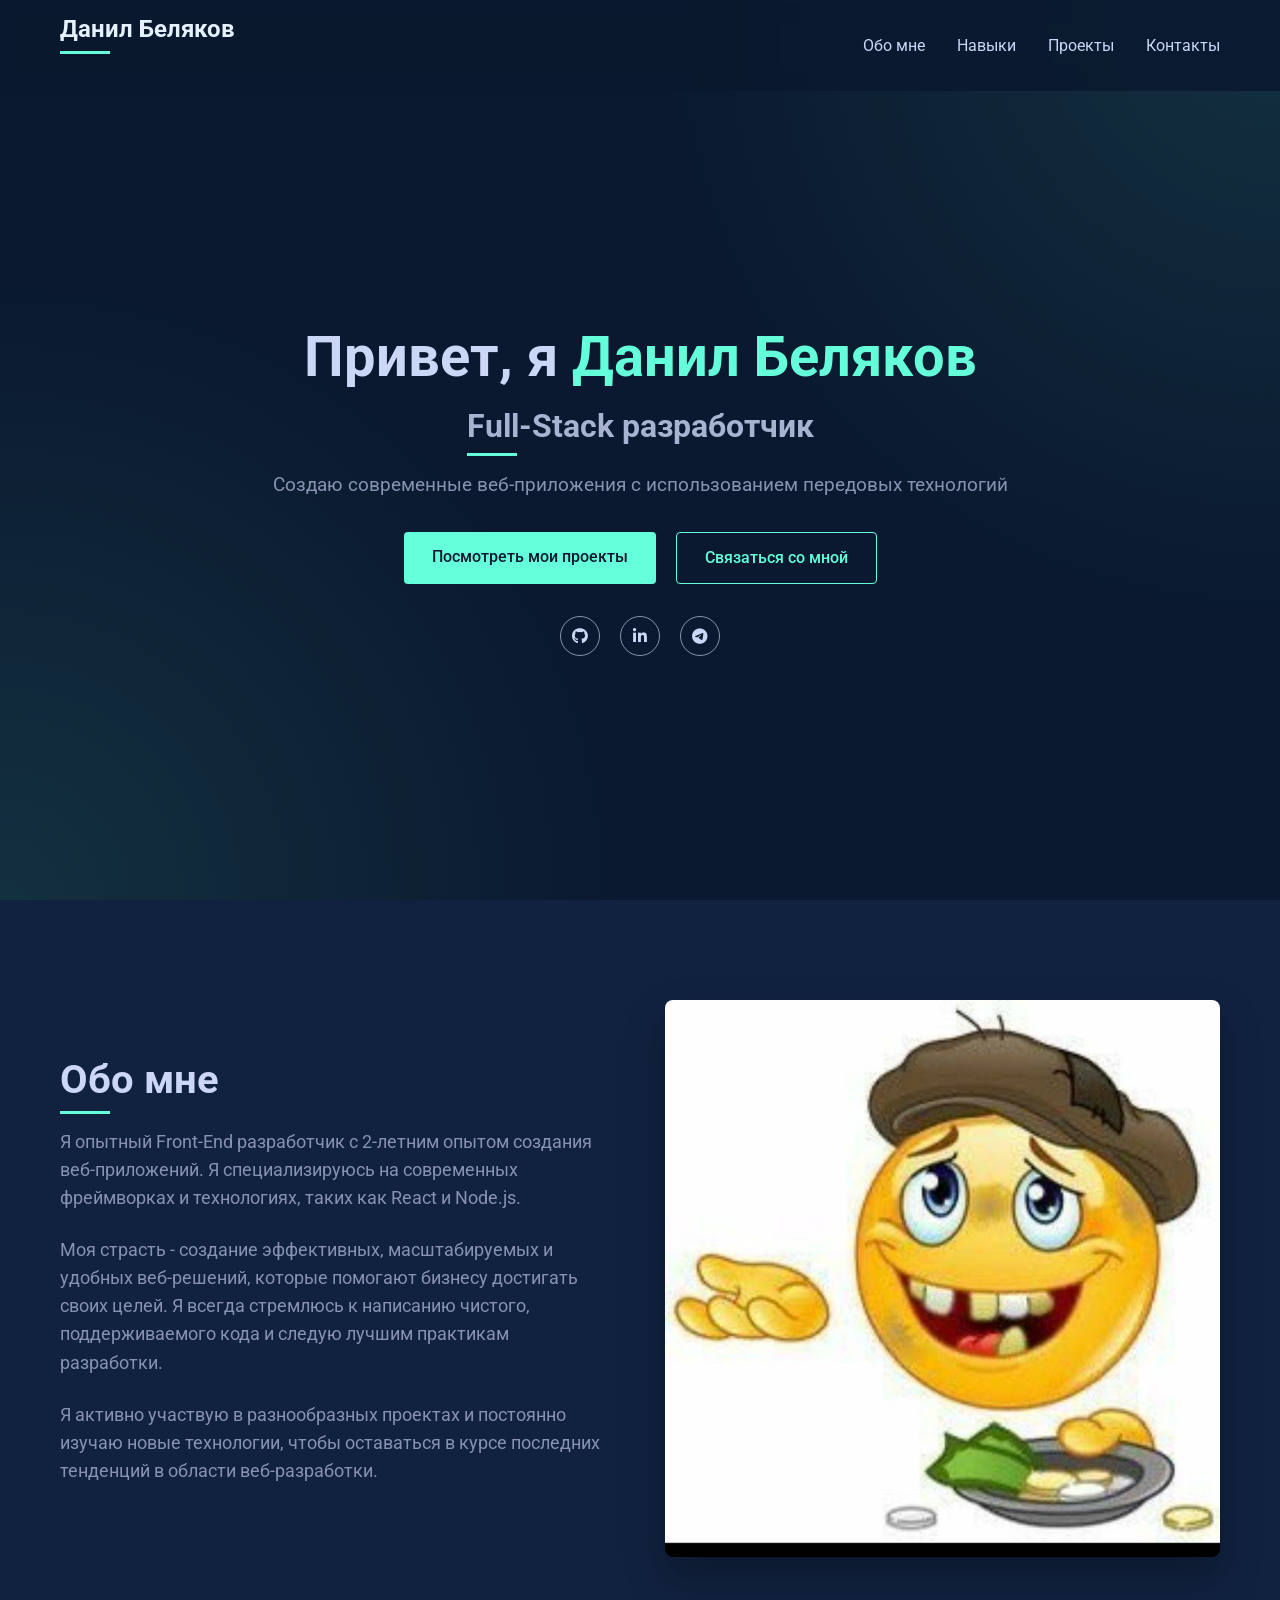
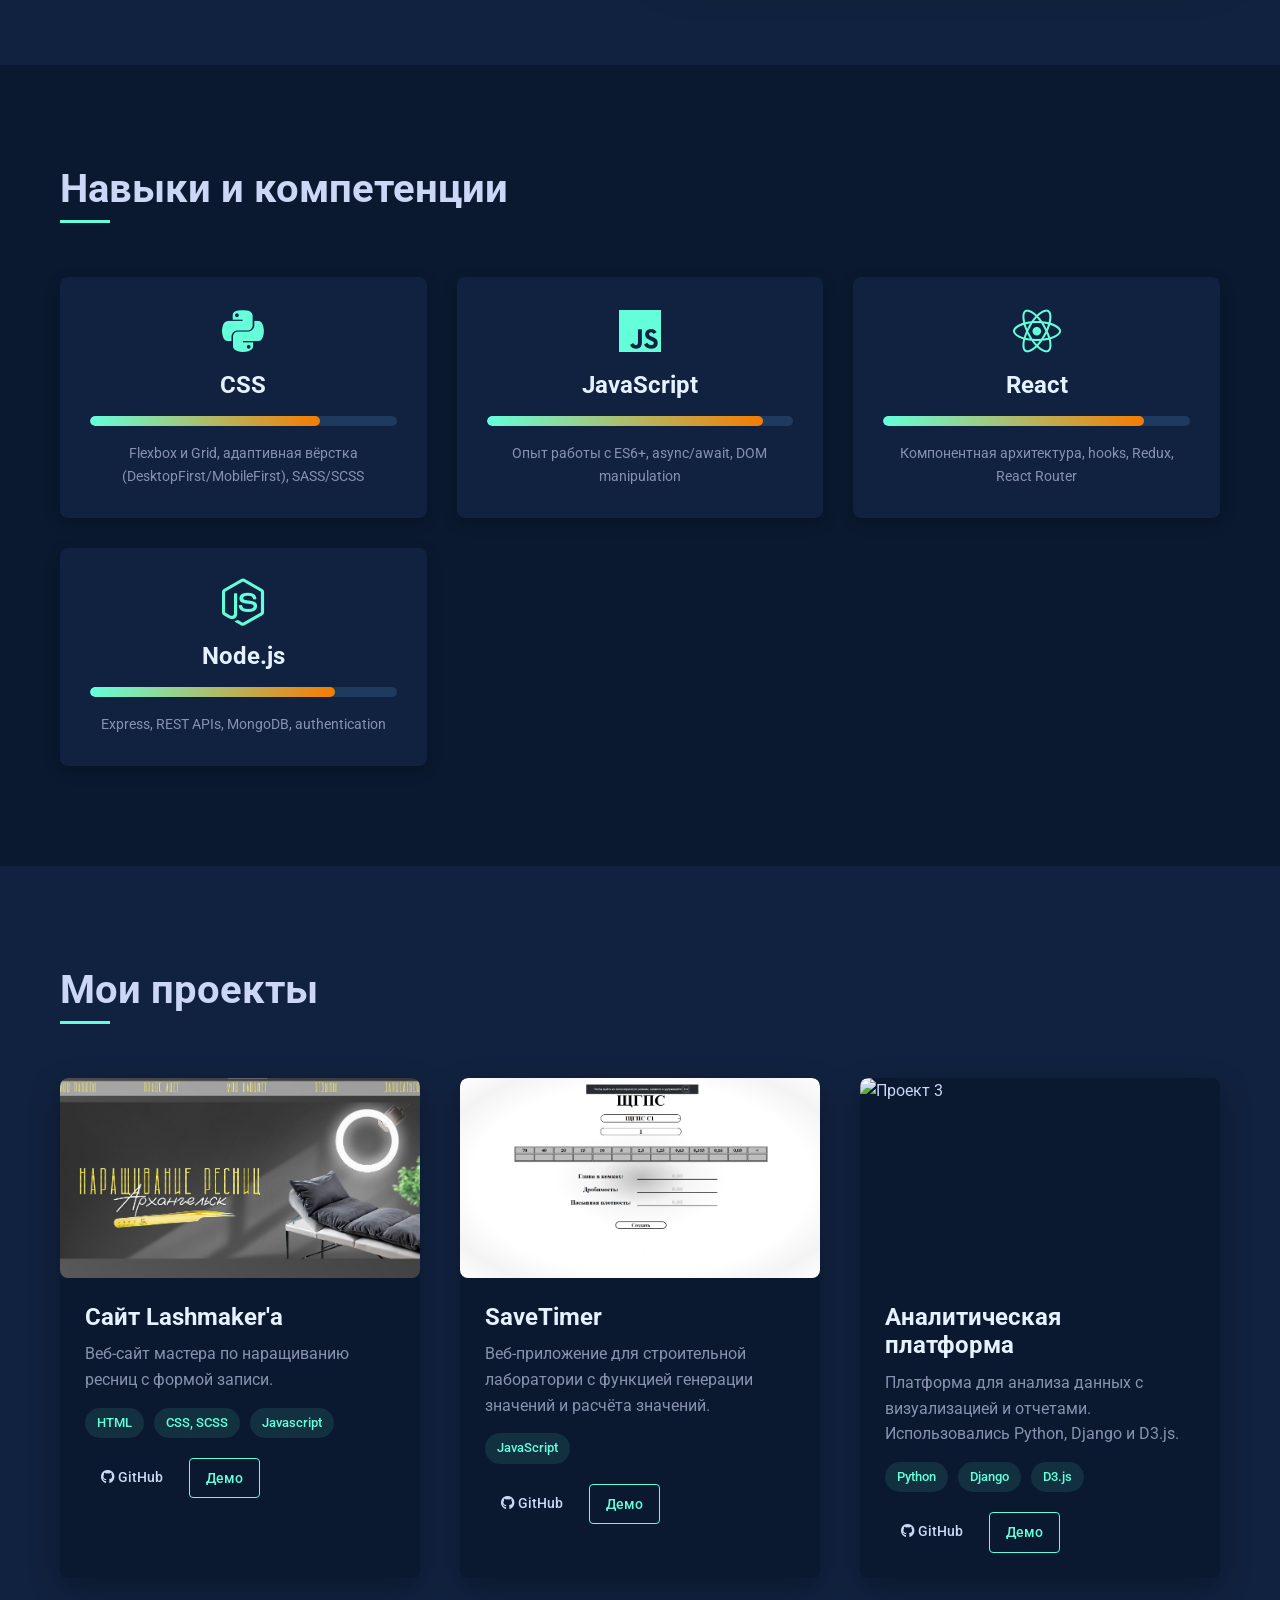
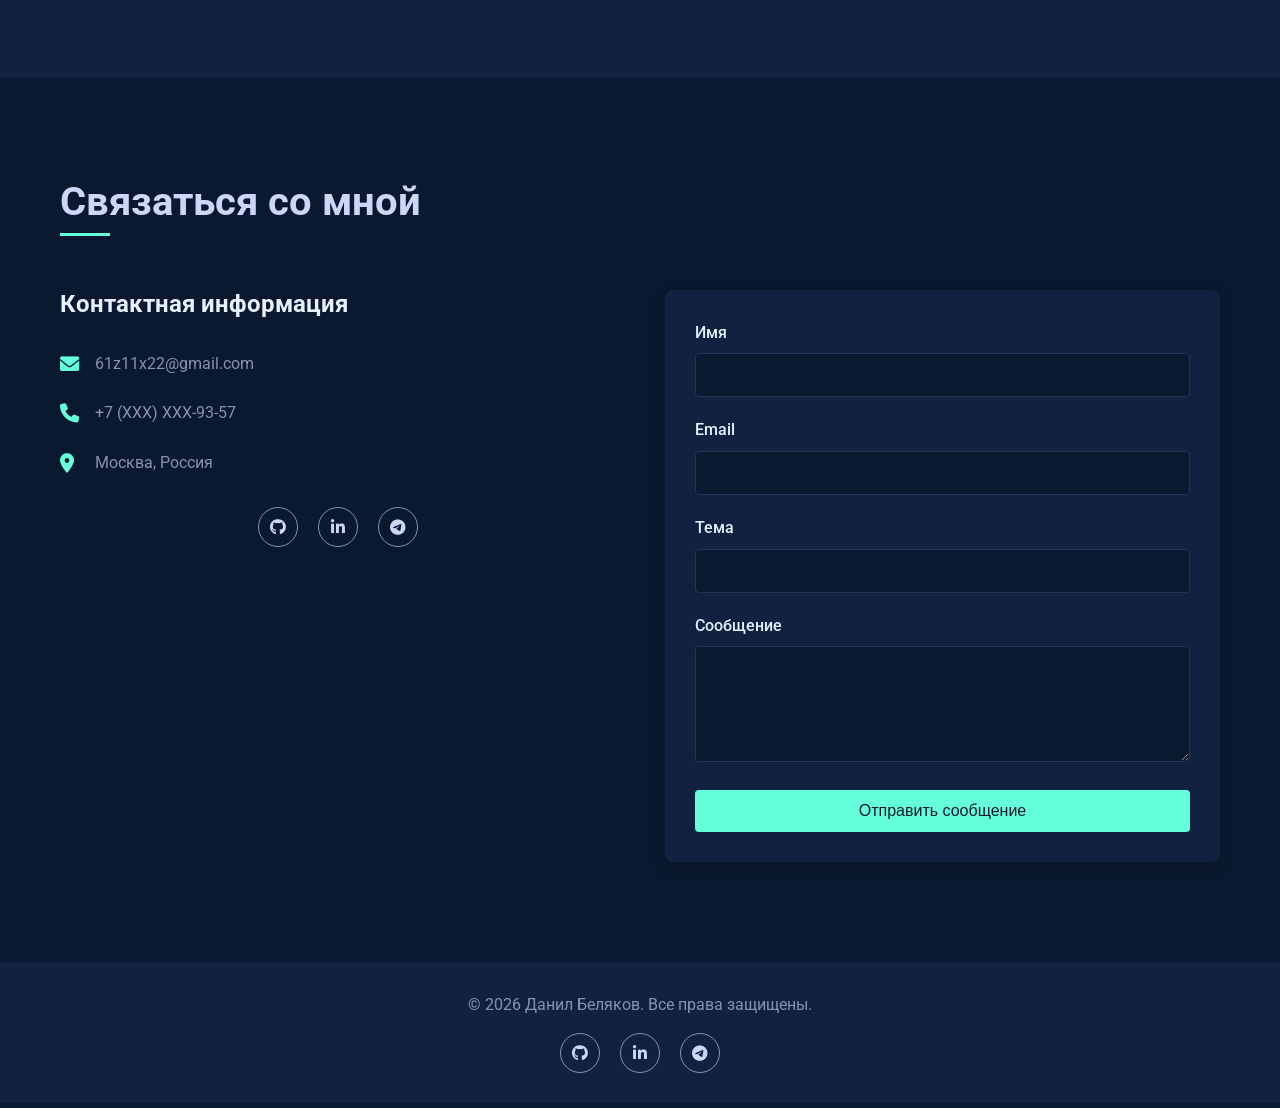
==== commit 4bf6731f: "Update values" ====
--- a/index.html
+++ b/index.html
@@ -44,10 +44,9 @@
                     <a href="#contact" class="btn btn-secondary">Связаться со мной</a>
                 </div>
                 <div class="social-links">
-                    <a href="#"><i class="fab fa-github"></i></a>
+                    <a href="https://github.com/UglyBustardd"><i class="fab fa-github"></i></a>
                     <a href="#"><i class="fab fa-linkedin-in"></i></a>
-                    <a href="#"><i class="fab fa-twitter"></i></a>
-                    <a href="#"><i class="fab fa-telegram"></i></a>
+                    <a href="https://t.me/xnvxkxr"><i class="fab fa-telegram"></i></a>
                 </div>
             </div>
         </div>
@@ -138,7 +137,7 @@
                     </div>
                     <div class="project-info">
                         <h3>Сайт Lashmaker'а</h3>
-                        <p>Веб-сайт мастера по наращиванию ресниц.</p>
+                        <p>Веб-сайт мастера по наращиванию ресниц с формой записи.</p>
                         <div class="tech-stack">
                             <span class="tech">HTML</span>
                             <span class="tech">CSS, SCSS</span>
@@ -155,15 +154,13 @@
                         <img src="assets/images/project2.jpg" alt="Проект 2">
                     </div>
                     <div class="project-info">
-                        <h3>Электронная коммерция</h3>
-                        <p>Полнофункциональный интернет-магазин с корзиной покупок, системой оплаты и админ-панелью.</p>
+                        <h3>SaveTimer</h3>
+                        <p>Веб-приложение для строительной лаборатории с функцией генерации значений и расчёта значений.</p>
                         <div class="tech-stack">
                             <span class="tech">JavaScript</span>
-                            <span class="tech">Express</span>
-                            <span class="tech">SQL</span>
                         </div>
                         <div class="project-links">
-                            <a href="#" class="btn btn-small"><i class="fab fa-github"></i> GitHub</a>
+                            <a href="https://github.com/UglyBustardd/SaveTimer" class="btn btn-small"><i class="fab fa-github"></i> GitHub</a>
                             <a href="#" class="btn btn-small btn-outline">Демо</a>
                         </div>
                     </div>
@@ -199,21 +196,20 @@
                     <h3>Контактная информация</h3>
                     <div class="contact-item">
                         <i class="fas fa-envelope"></i>
-                        <p>alexey.petrov@example.com</p>
+                        <p>61z11x22@gmail.com</p>
                     </div>
                     <div class="contact-item">
                         <i class="fas fa-phone"></i>
-                        <p>+7 (XXX) XXX-XX-XX</p>
+                        <p>+7 (XXX) XXX-93-57</p>
                     </div>
                     <div class="contact-item">
                         <i class="fas fa-map-marker-alt"></i>
                         <p>Москва, Россия</p>
                     </div>
                     <div class="social-links contact-social">
-                        <a href="#"><i class="fab fa-github"></i></a>
+                        <a href="https://github.com/UglyBustardd"><i class="fab fa-github"></i></a>
                         <a href="#"><i class="fab fa-linkedin-in"></i></a>
-                        <a href="#"><i class="fab fa-twitter"></i></a>
-                        <a href="#"><i class="fab fa-telegram"></i></a>
+                        <a href="https://t.me/xnvxkxr"><i class="fab fa-telegram"></i></a>
                     </div>
                 </div>
                 <form class="contact-form" id="contactForm">
@@ -244,10 +240,9 @@
         <div class="container">
             <p>&copy; 2026 Данил Беляков. Все права защищены.</p>
             <div class="social-links footer-social">
-                <a href="#"><i class="fab fa-github"></i></a>
+                <a href="https://github.com/UglyBustardd"><i class="fab fa-github"></i></a>
                 <a href="#"><i class="fab fa-linkedin-in"></i></a>
-                <a href="#"><i class="fab fa-twitter"></i></a>
-                <a href="#"><i class="fab fa-telegram"></i></a>
+                <a href="https://t.me/xnvxkxr"><i class="fab fa-telegram"></i></a>
             </div>
         </div>
     </footer>
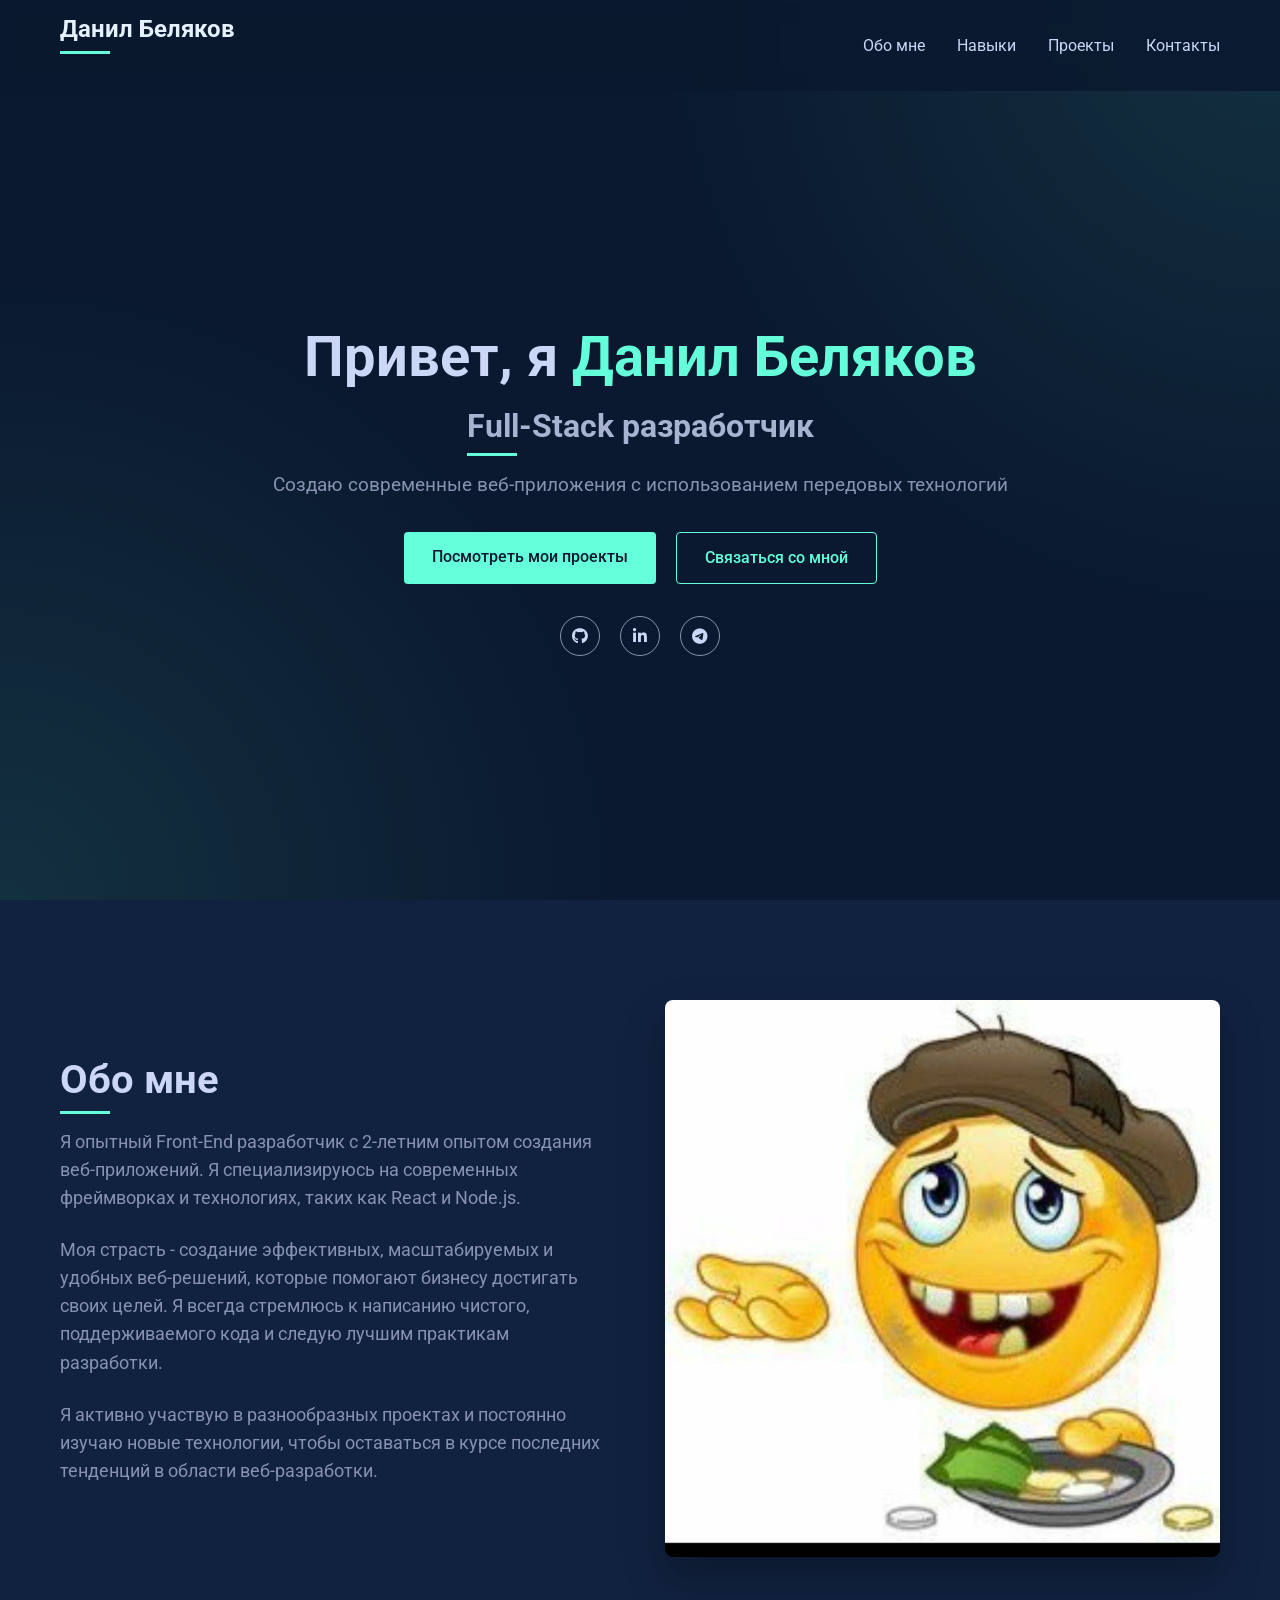
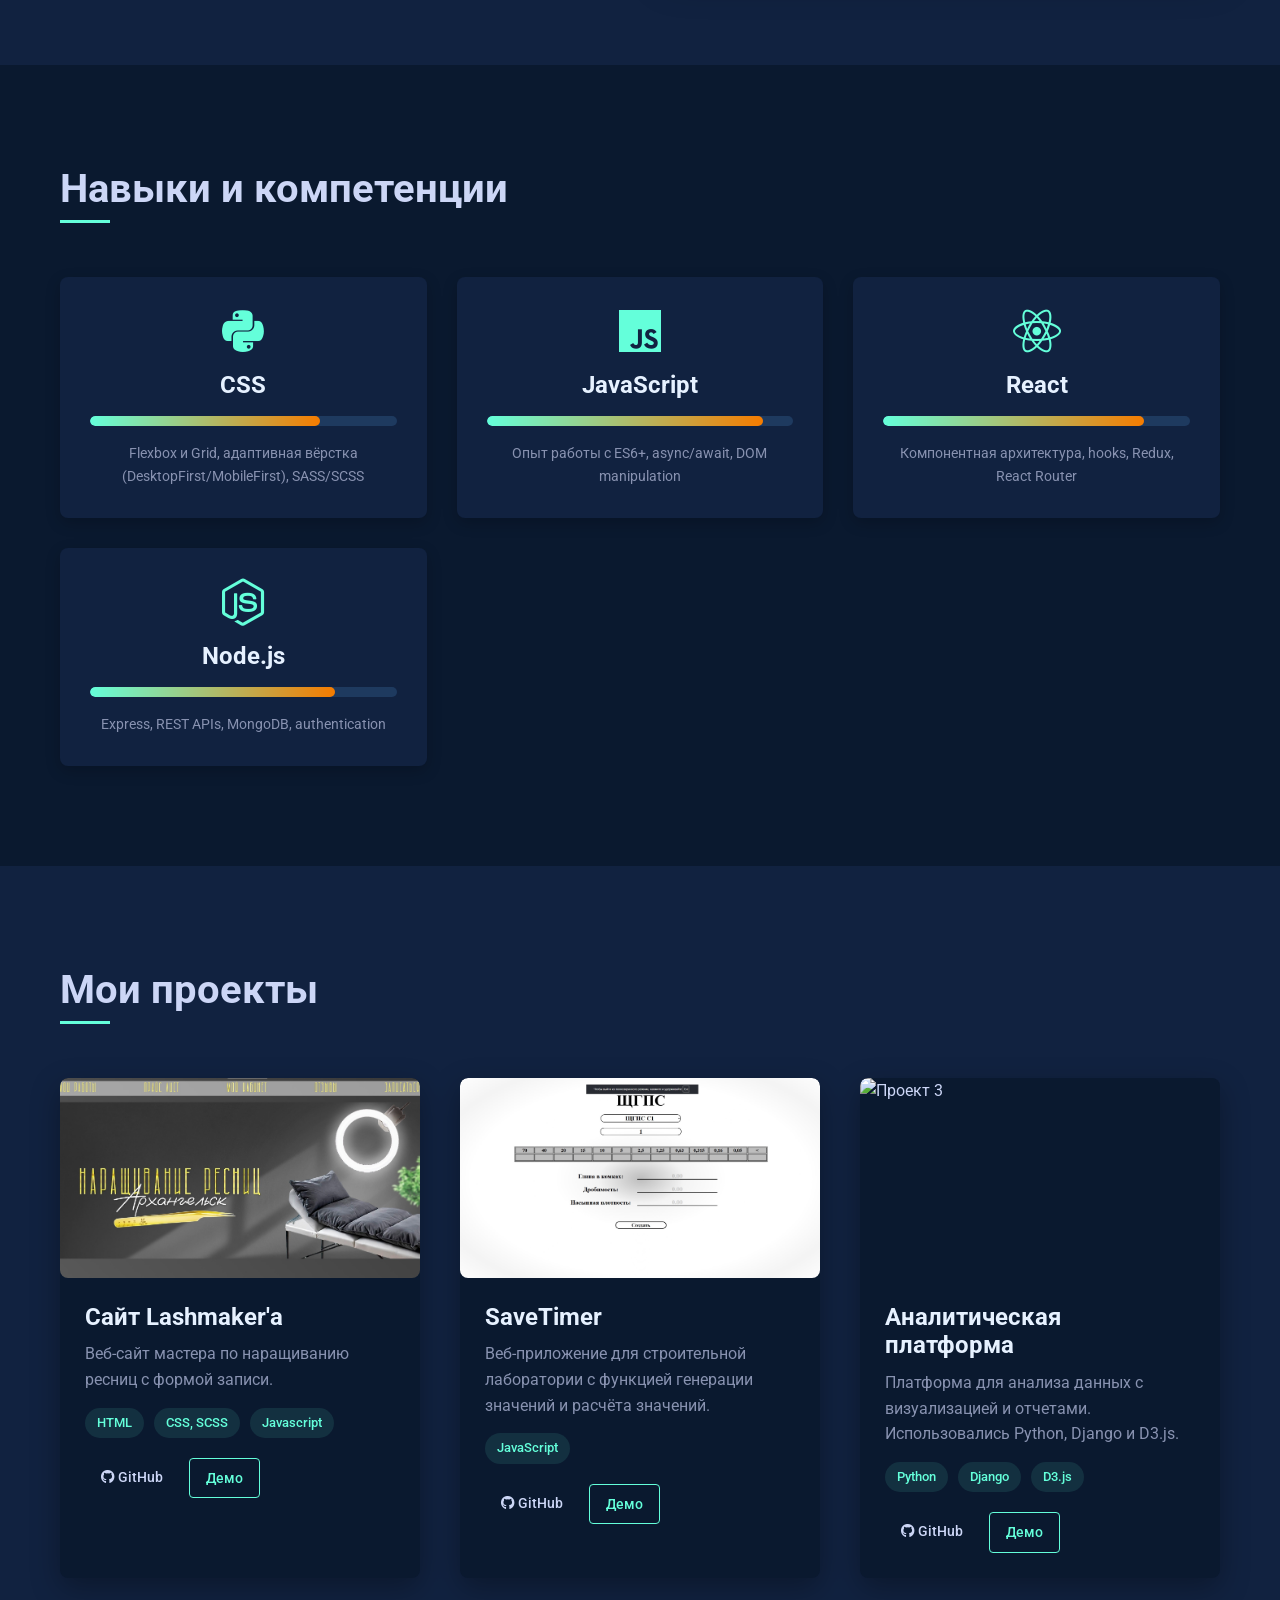
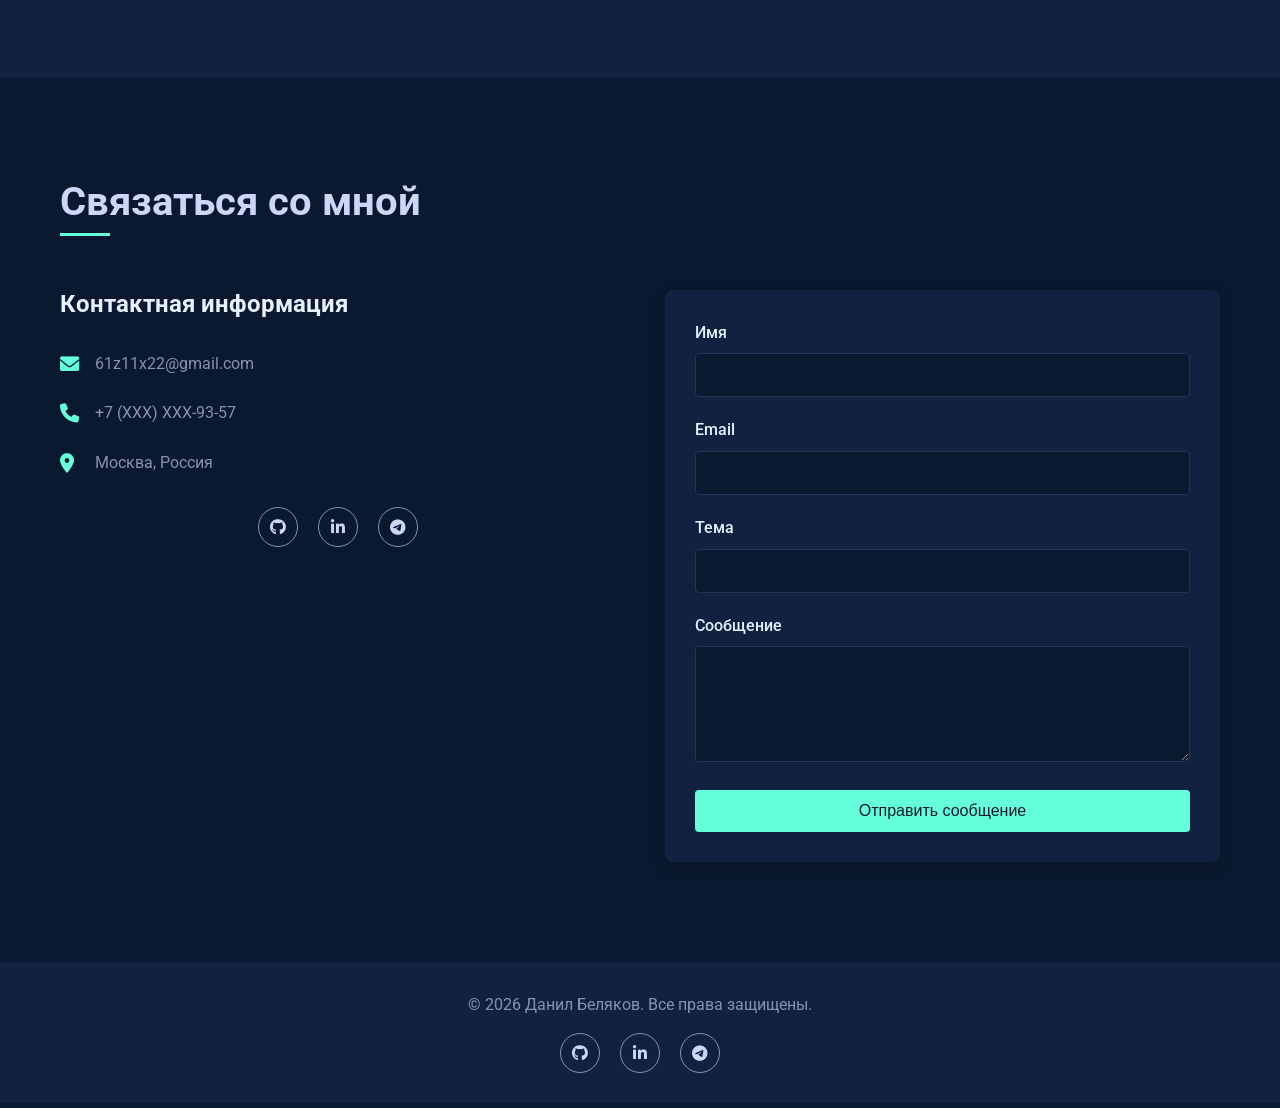
==== commit 1b8beb2a: "Update files" ====
--- a/index.html
+++ b/index.html
@@ -145,7 +145,7 @@
                         </div>
                         <div class="project-links">
                             <a href="https://github.com/UglyBustardd/Lash" class="btn btn-small"><i class="fab fa-github"></i> GitHub</a>
-                            <a href="#" class="btn btn-small btn-outline">Демо</a>
+                            <a href="./demo/lash/index.html" class="btn btn-small btn-outline">Демо</a>
                         </div>
                     </div>
                 </div>
@@ -161,7 +161,7 @@
                         </div>
                         <div class="project-links">
                             <a href="https://github.com/UglyBustardd/SaveTimer" class="btn btn-small"><i class="fab fa-github"></i> GitHub</a>
-                            <a href="#" class="btn btn-small btn-outline">Демо</a>
+                            <a href="/demo/save_timer/index.html" class="btn btn-small btn-outline">Демо</a>
                         </div>
                     </div>
                 </div>
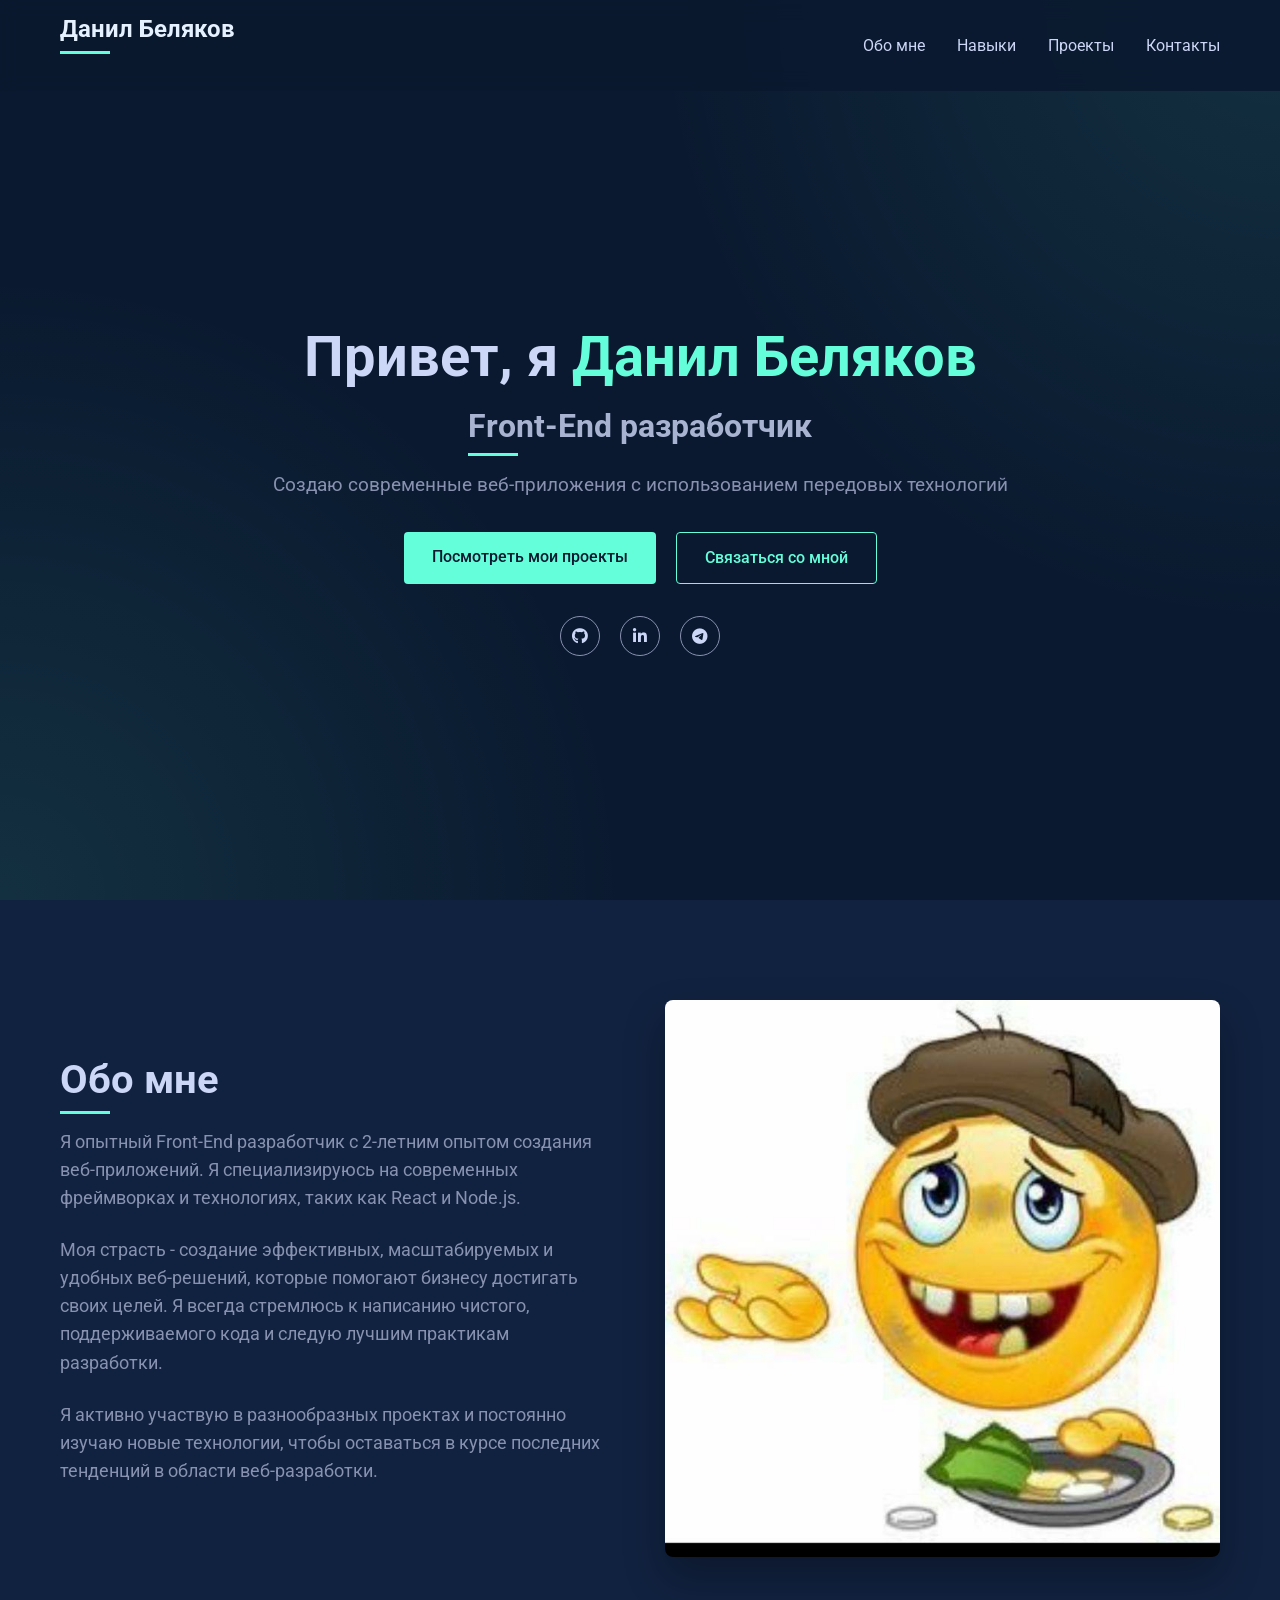
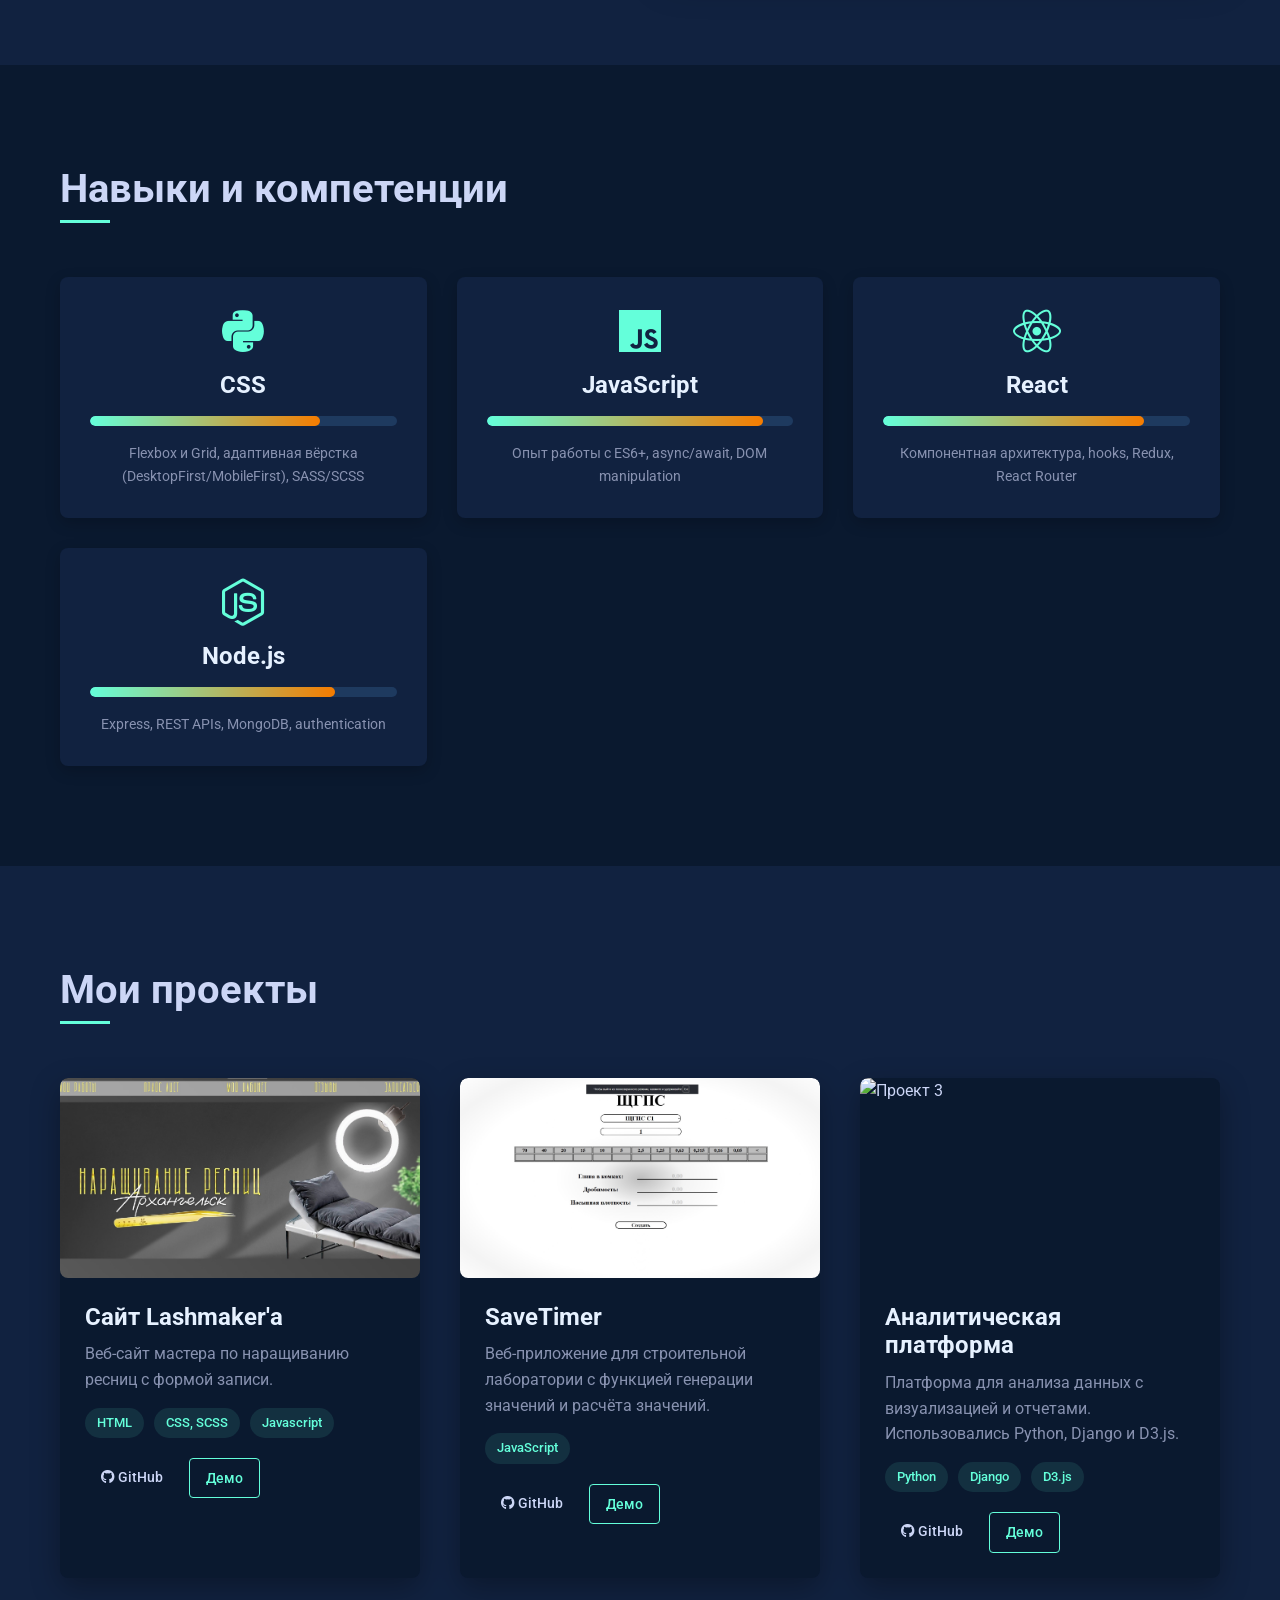
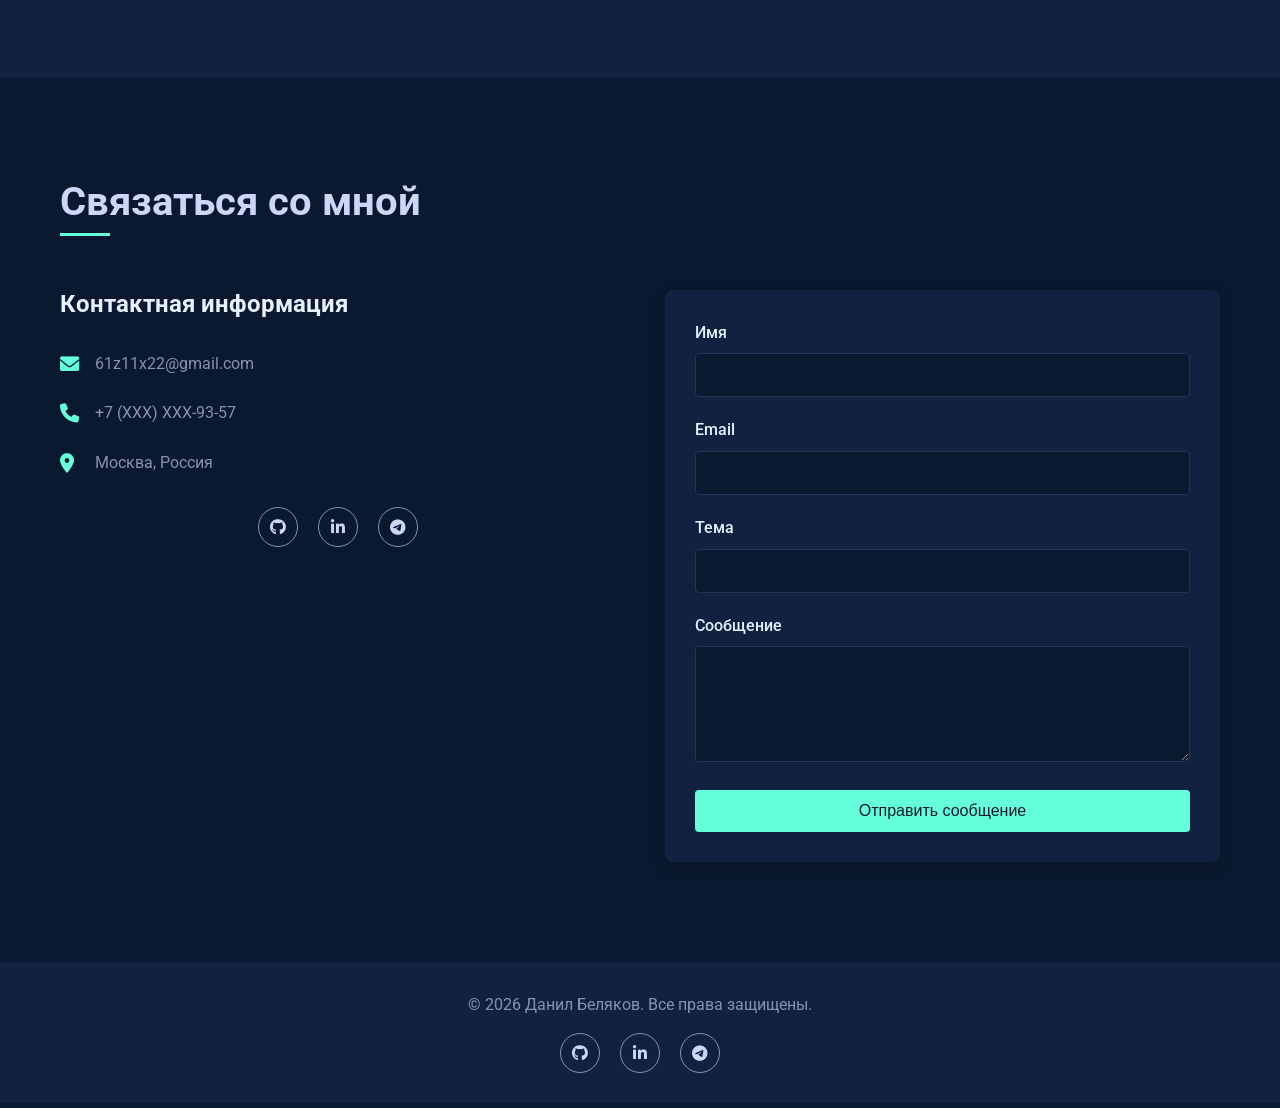
==== commit 8ddabccb: "Update index.html" ====
--- a/index.html
+++ b/index.html
@@ -3,7 +3,7 @@
 <head>
     <meta charset="UTF-8">
     <meta name="viewport" content="width=device-width, initial-scale=1.0">
-    <title>Данил Беляков - Full-Stack разработчик</title>
+    <title>Данил Беляков - Front-End разработчик</title>
     <link rel="stylesheet" href="css/style.css">
     <link rel="stylesheet" href="css/responsive.css">
     <link href="https://fonts.googleapis.com/css2?family=Roboto:wght@300;400;500;700&display=swap" rel="stylesheet">
@@ -37,7 +37,7 @@
         <div class="container">
             <div class="hero-content">
                 <h1>Привет, я <span class="highlight">Данил Беляков</span></h1>
-                <h2>Full-Stack разработчик</h2>
+                <h2>Front-End разработчик</h2>
                 <p>Создаю современные веб-приложения с использованием передовых технологий</p>
                 <div class="cta-buttons">
                     <a href="#projects" class="btn btn-primary">Посмотреть мои проекты</a>
